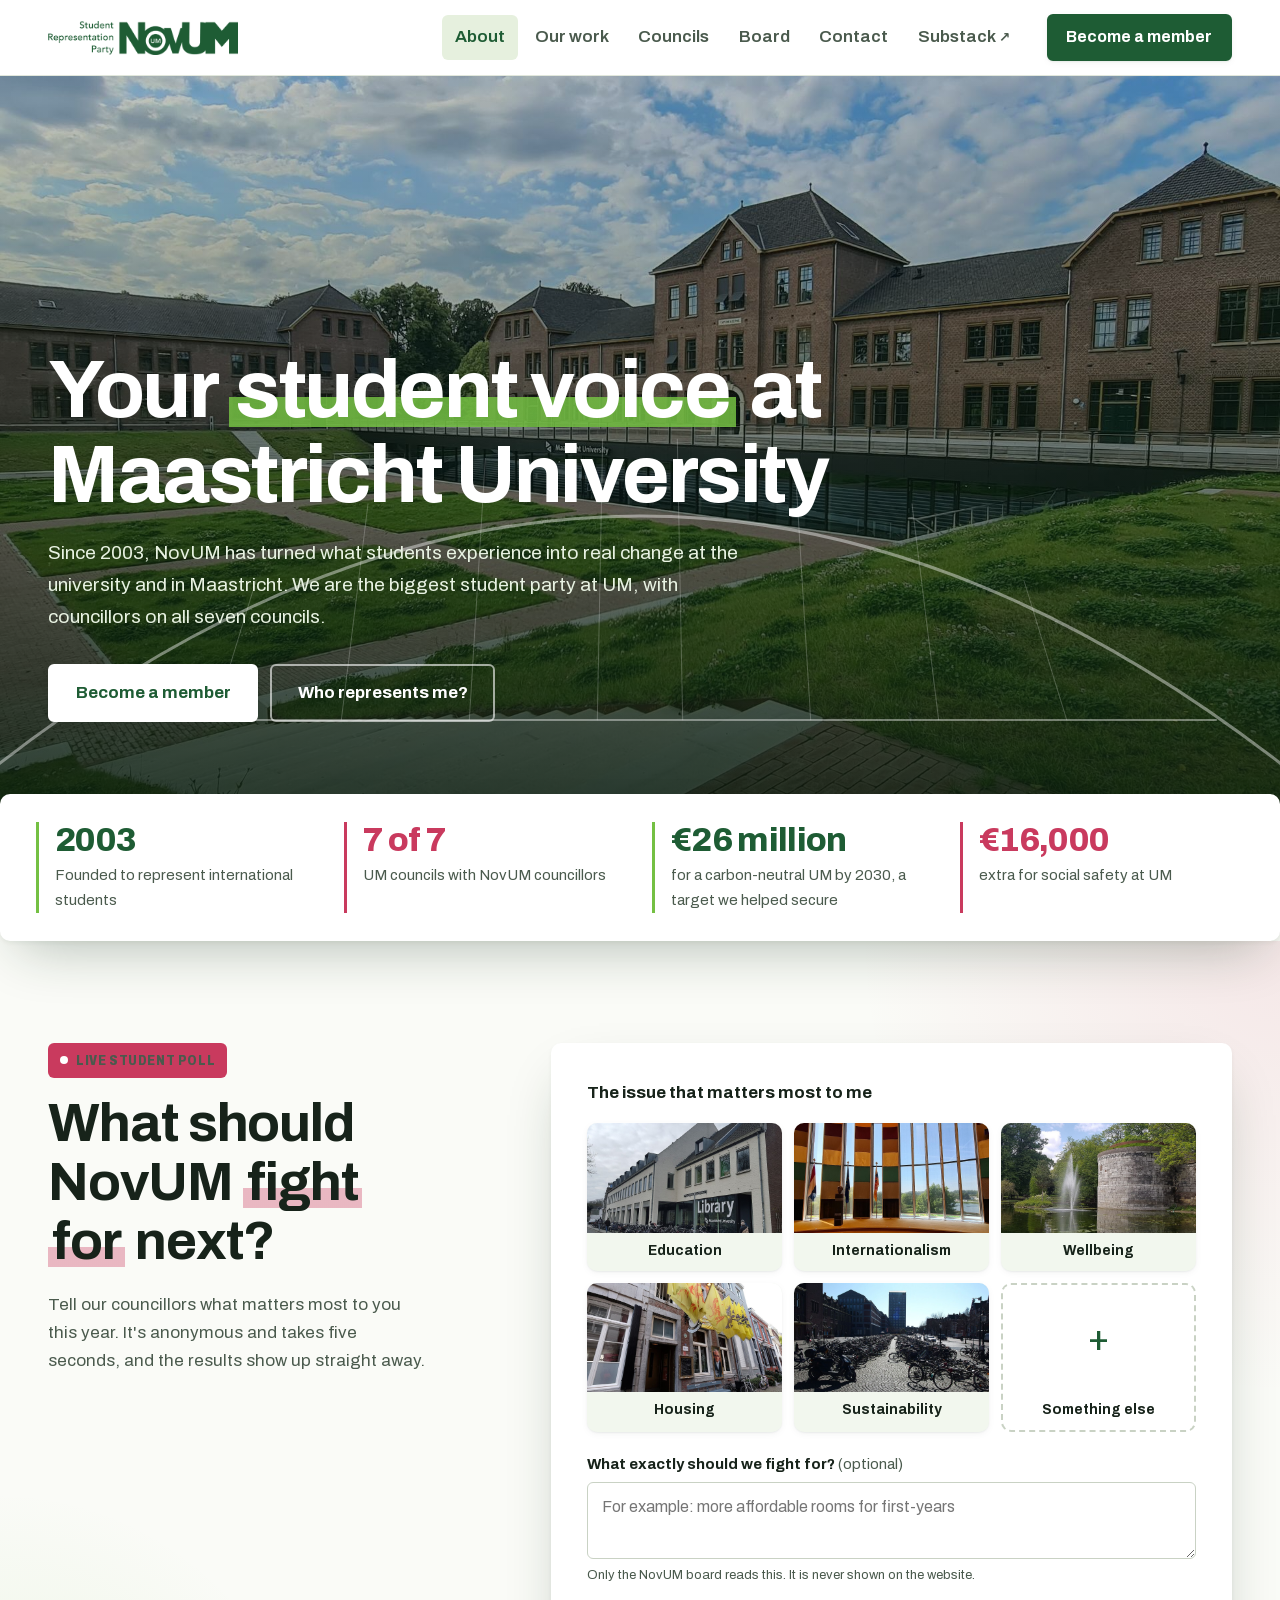
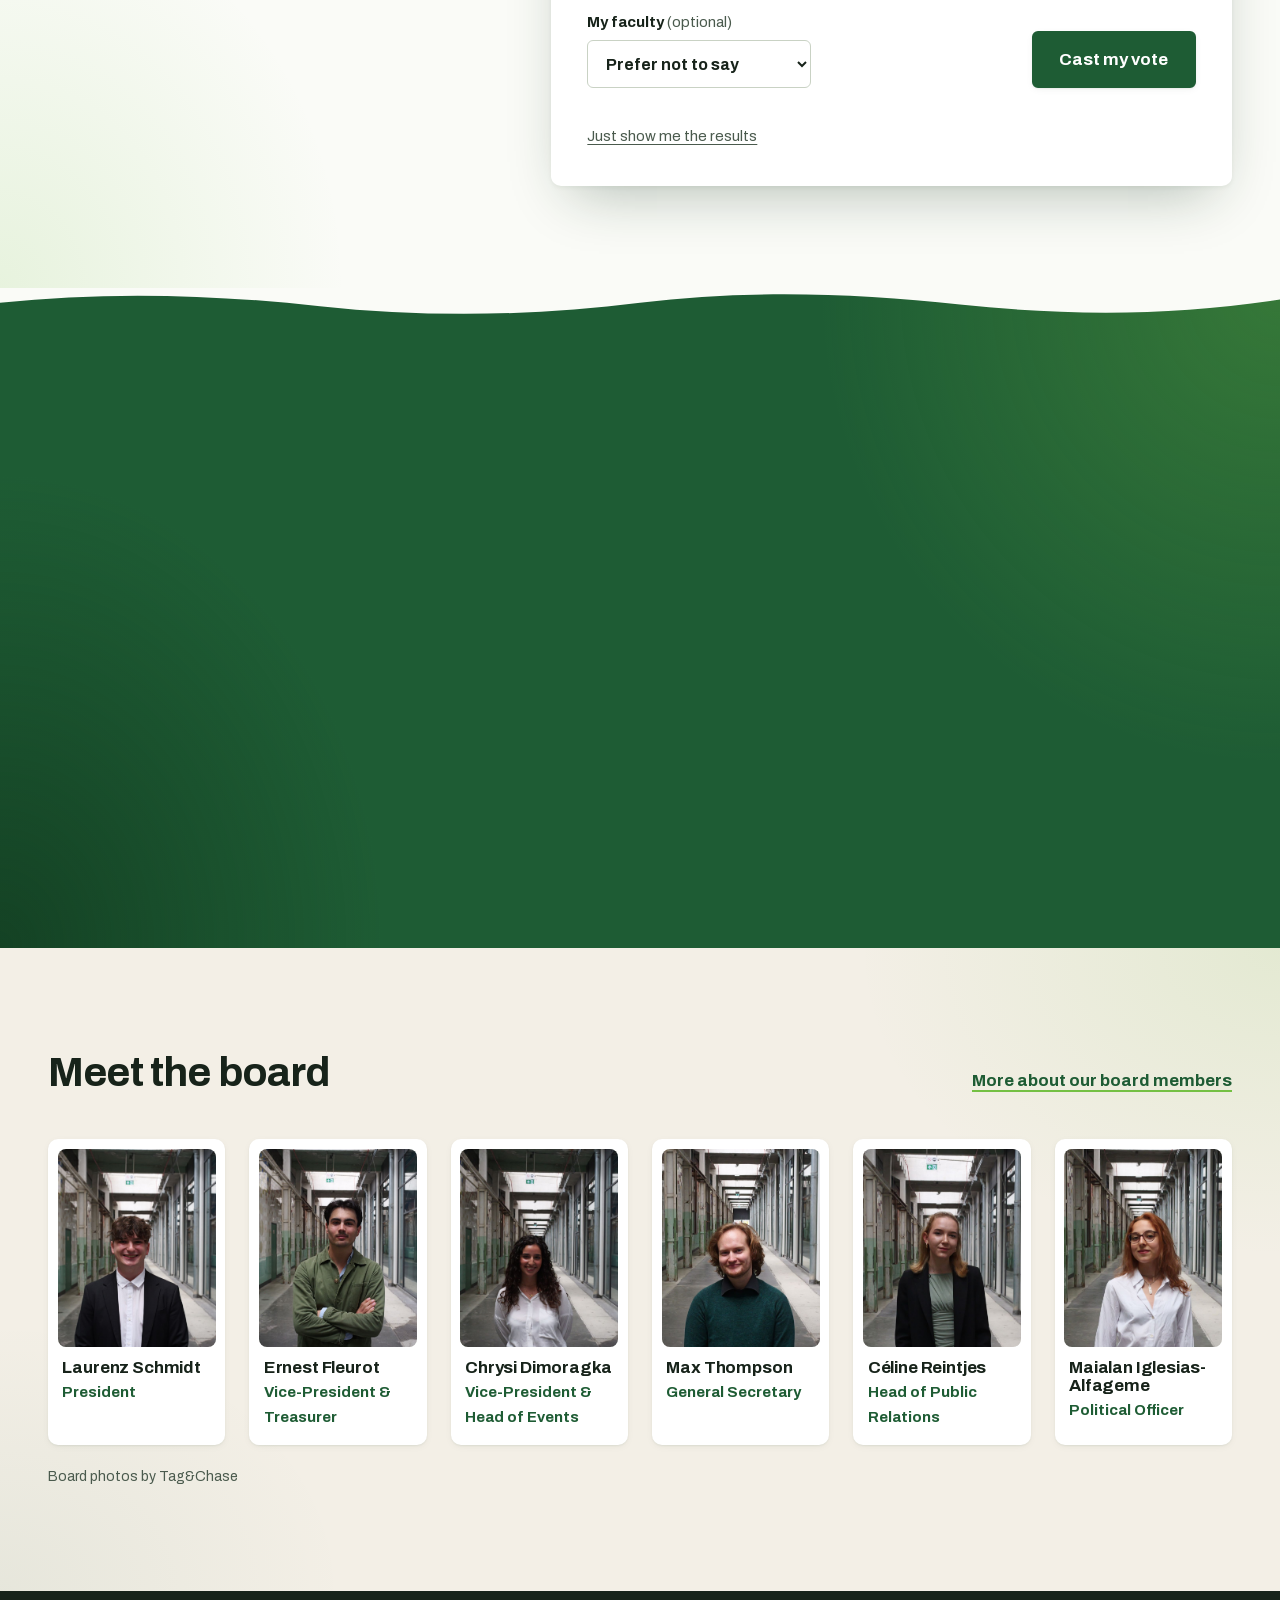
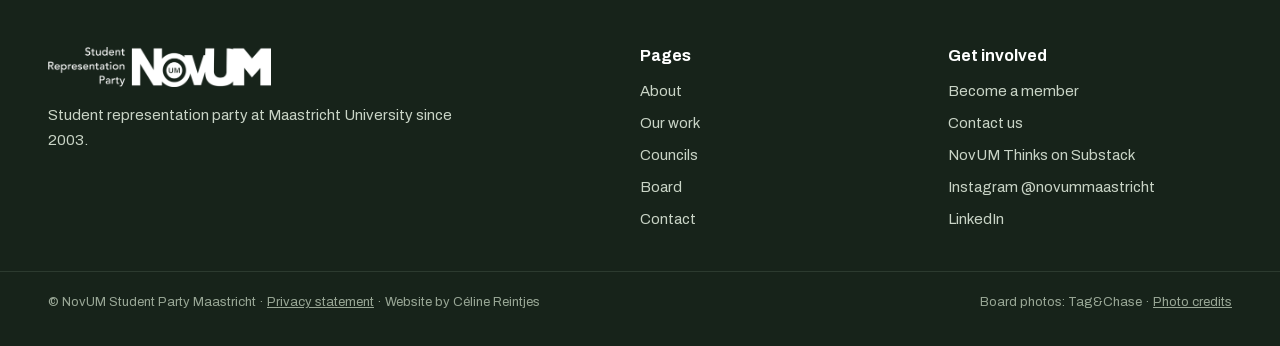
==== novum-site/index.html @ 208187dc "Initial commit: NovUM website" ====
<!doctype html>
<html lang="en">
<head>
<meta charset="utf-8">
<meta name="viewport" content="width=device-width, initial-scale=1">
<title>NovUM Maastricht · The biggest student party at Maastricht University</title>
<meta name="description" content="NovUM is the biggest student party at Maastricht University, founded in 2003 and represented in all six faculty councils and the University Council. ">
<link rel="icon" href="img/favicon.png">
<link rel="stylesheet" href="css/fonts.css?v=19ae4e04">
<link rel="stylesheet" href="css/site.css?v=72a7a15c">
<script src="js/early.js?v=cf498f35"></script>
</head>
<body data-page="index">
<!-- Generated by tools/build_pages.py from pages/index.html. Edit that file, not this one. -->

<header class="top wrap">
  <a class="mark" href="index.html"><img src="img/logo-text-green.png" alt="NovUM, home" width="1000" height="179"></a>
  <nav class="links" id="links" aria-label="Main">
    <a href="index.html" aria-current="page">About</a>
    <a href="work.html">Our work</a>
    <a href="councils.html">Councils</a>
    <a href="board.html">Board</a>
    <a href="contact.html">Contact</a>
    <a href="https://novumthinks.substack.com/" target="_blank" rel="noopener">Substack<span class="ext" aria-hidden="true">↗</span><span class="visually-hidden"> (opens in a new tab)</span></a>
  </nav>
  <a class="btn" href="join.html"><span class="long">Become a member</span><span class="short">Join</span></a>
  <button class="menu" id="menuBtn" aria-expanded="false" aria-controls="links">Menu</button>
</header>

<main id="main">
  <section class="hero" aria-labelledby="hero-title">
    <img class="hero-bg" src="img/tapijn.jpg" alt="" width="1920" height="1370" fetchpriority="high">
    <svg class="hero-bridge" viewBox="0 0 1200 400" preserveAspectRatio="none" aria-hidden="true" focusable="false">
      <path class="arch" d="M-20 380 Q600 -60 1220 380"/>
      <path class="deck" d="M60 330 H1140"/>
      <g class="cables"><path d="M200 330 L240 214"/><path d="M320 330 L345 150"/><path d="M440 330 L455 112"/><path d="M560 330 L565 96"/><path d="M640 330 L635 96"/><path d="M760 330 L745 112"/><path d="M880 330 L855 150"/><path d="M1000 330 L960 214"/></g>
    </svg>
    <div class="wrap hero-inner">
      <h1 id="hero-title" class="rise">Your <mark class="hl">student voice</mark> at Maastricht University</h1>
      <p class="hero-sub rise">Since 2003, NovUM has turned what students experience into real change at the university and in Maastricht. We are the biggest student party at UM, with councillors on all seven councils.</p>
      <div class="actions rise">
        <a class="btn btn-big btn-light" href="join.html">Become a member</a>
        <a class="btn btn-big btn-ghost" href="councils.html#finder">Who represents me?</a>
      </div>
    </div>
    <p class="hero-credit wrap">Tapijn, Maastricht University · Photo: <a href="https://commons.wikimedia.org/wiki/File:2021_Maastricht,_Tapijnterrein_(1).jpg" target="_blank" rel="noopener">Kleon3</a>, <a href="https://creativecommons.org/licenses/by-sa/4.0" target="_blank" rel="noopener">CC BY-SA 4.0</a></p>
  </section>

  <section class="stats" aria-label="NovUM in numbers">
    <div class="wrap stats-grid">
      <div class="stat"><b>2003</b><span>Founded to represent international students</span></div>
      <div class="stat"><b>7 of 7</b><span>UM councils with NovUM councillors</span></div>
      <div class="stat"><b>€26 million</b><span>for a carbon-neutral UM by 2030, a target we helped secure</span></div>
      <div class="stat"><b>€16,000</b><span>extra for social safety at UM</span></div>
    </div>
  </section>

  <section class="poll" id="poll" aria-labelledby="poll-title">
    <div class="wrap poll-grid">
      <div class="poll-intro">
        <p class="eyebrow-tag reveal">Live student poll</p>
        <h2 id="poll-title" class="reveal">What should NovUM <mark class="hl hl-pink">fight for</mark> next?</h2>
        <p class="reveal">Tell our councillors what matters most to you this year. It's anonymous and takes five seconds, and the results show up straight away.</p>
        <p class="poll-total reveal" id="pollTotal" aria-live="polite"></p>
      </div>
      <div class="poll-card reveal">
        <form id="pollForm" method="post" novalidate>
          <fieldset>
            <legend>The issue that matters most to me</legend>
            <div class="poll-options" id="pollOptions"></div>
          </fieldset>
          <div class="poll-detail">
            <label for="pollDetail" id="pollDetailLabel">What exactly should we fight for? <span class="opt">(optional)</span></label>
            <textarea id="pollDetail" name="detail" rows="2" maxlength="280" placeholder="For example: more affordable rooms for first-years"></textarea>
            <p class="poll-hint">Only the NovUM board reads this. It is never shown on the website.</p>
          </div>
          <div class="poll-bottom">
            <label class="poll-fac"><span>My faculty <span class="opt">(optional)</span></span>
              <select name="faculty" id="pollFaculty"><option value="">Prefer not to say</option></select></label>
            <button class="btn btn-big" type="submit">Cast my vote</button>
          </div>
          <p class="form-msg" id="pollMsg" role="status"></p>
          <button class="poll-peek" type="button" id="pollPeek">Just show me the results</button>
        </form>
        <div class="poll-results" id="pollResults" hidden></div>
      </div>
    </div>
  </section>

  <section class="represent" aria-labelledby="represent-title">
    <div class="wrap represent-grid">
      <div class="represent-text">
        <h2 id="represent-title" class="reveal">Who represents me?</h2>
        <p class="reveal">NovUM has councillors on the University Council and on all six faculty councils. Pick your faculty to meet yours.</p>
      </div>
      <nav class="represent-choices reveal" aria-label="Find your councillors by faculty">
        <a href="councils.html?faculty=fasos#finder">FASoS</a>
        <a href="councils.html?faculty=fhml#finder">FHML</a>
        <a href="councils.html?faculty=law#finder">Law</a>
        <a href="councils.html?faculty=fpn#finder">FPN</a>
        <a href="councils.html?faculty=sbe#finder">SBE</a>
        <a href="councils.html?faculty=fse#finder">FSE</a>
        <a class="all" href="councils.html">All councils →</a>
      </nav>
      <div class="fix-teaser reveal">
        <div class="fix-teaser-text">
          <p class="eyebrow-tag">Problem navigator</p>
          <h3>Got a problem? <mark class="hl">Who can fix this?</mark></h3>
          <p>Pick what's going on and see who to go to, step by step, and how your NovUM councillors can help.</p>
        </div>
        <nav class="fix-teaser-links" aria-label="Common problems">
          <a href="councils.html?problem=grade#fixit">A grade or exam that seems unfair</a>
          <a href="councils.html?problem=housing#fixit">A housing problem or difficult landlord</a>
          <a href="councils.html?problem=wellbeing#fixit">Stress or falling behind</a>
          <a class="all" href="councils.html#fixit">See all problems →</a>
        </nav>
      </div>
    </div>
  </section>

  <section class="section section-blush" aria-labelledby="board-title">
    <div class="wrap">
      <div class="section-head">
        <h2 id="board-title" class="reveal">Meet the board</h2>
        <a class="textlink reveal" href="board.html">More about our board members</a>
      </div>
      <ul class="people people-row" id="people"></ul>
      <p class="photo-credit">Board photos by Tag&amp;Chase</p>
    </div>
  </section>
</main>

<footer class="foot">
  <div class="wrap foot-grid">
    <div class="foot-brand">
      <a class="mark mark-light" href="index.html"><img src="img/logo-text-white.png" alt="NovUM, home" width="1000" height="179"></a>
      <p>Student representation party at Maastricht University since 2003.</p>
    </div>
    <nav aria-label="Pages"><h2>Pages</h2><ul><li><a href="index.html">About</a></li><li><a href="work.html">Our work</a></li><li><a href="councils.html">Councils</a></li><li><a href="board.html">Board</a></li><li><a href="contact.html">Contact</a></li></ul></nav>
    <div><h2>Get involved</h2><ul>
      <li><a href="join.html">Become a member</a></li>
      <li><a href="contact.html">Contact us</a></li>
      <li><a href="https://novumthinks.substack.com/" target="_blank" rel="noopener">NovUM Thinks on Substack</a></li>
      <li><a href="https://www.instagram.com/novummaastricht/" target="_blank" rel="noopener">Instagram @novummaastricht</a></li>
      <li><a href="https://www.linkedin.com/company/novummaastricht/" target="_blank" rel="noopener">LinkedIn</a></li>
      
    </ul></div>
  </div>
  <div class="wrap foot-bottom">
    <p>© NovUM Student Party Maastricht · <a href="privacy.html">Privacy statement</a> · Website by Céline Reintjes</p>
    <p>Board photos: Tag&amp;Chase · <a href="privacy.html#photo-credits">Photo credits</a></p>
  </div>
</footer>

<script src="js/vendor/supabase.min.js?v=cde32431"></script>
<script src="js/config.js?v=97adcdd3"></script>
<script src="js/data.js?v=6f609353"></script>
<script src="js/api.js?v=c1615551"></script>
<script src="js/textformat.js?v=a3bbbbaa"></script>
<script src="js/issues.js?v=19b9e6e3"></script>
<script src="js/site.js?v=9389a069"></script>
</body>
</html>
---- novum-site/css/fonts.css ----
/* Archivo variable font (SIL Open Font License), self-hosted so no visitor data goes to Google. */
@font-face {
  font-family: 'Archivo';
  font-style: normal;
  font-weight: 400 900;
  font-stretch: 62% 125%;
  font-display: swap;
  src: url(../fonts/archivo-latin-ext.woff2) format('woff2');
  unicode-range: U+0100-02BA, U+02BD-02C5, U+02C7-02CC, U+02CE-02D7, U+02DD-02FF, U+0304, U+0308, U+0329, U+1D00-1DBF, U+1E00-1E9F, U+1EF2-1EFF, U+2020, U+20A0-20AB, U+20AD-20C4, U+2113, U+2C60-2C7F, U+A720-A7FF;
}
@font-face {
  font-family: 'Archivo';
  font-style: normal;
  font-weight: 400 900;
  font-stretch: 62% 125%;
  font-display: swap;
  src: url(../fonts/archivo-latin.woff2) format('woff2');
  unicode-range: U+0000-00FF, U+0131, U+0152-0153, U+02BB-02BC, U+02C6, U+02DA, U+02DC, U+0304, U+0308, U+0329, U+2000-206F, U+20AC, U+2122, U+2191, U+2193, U+2212, U+2215, U+FEFF, U+FFFD;
}
---- novum-site/css/site.css ----
/* NovUM public site
   Party-site look: white ground, the logo's green as the brand colour, deep green for buttons and bands,
   calm sentence-case type (Archivo), clear cards and a tidy 12-column grid. */
:root {
  --white: #ffffff;
  --tint: #f2f7ee;
  --tint-2: #e6f0de;
  --line: #e1e7dc;
  --brand: #74c043;
  --brand-dark: #4c9a2a;
  --deep: #1e5c34;
  --deep-2: #174a29;
  --ink: #17231a;
  --text-2: #4a5a4d;

  --margin: clamp(1rem, 4vw, 3rem);
  --gutter: clamp(1rem, 2vw, 1.5rem);
  --section: clamp(4rem, 8vw, 6.5rem);
  --radius: 10px;     /* cards and photos: softened, not bubbly */
  --radius-sm: 6px;   /* buttons, fields, tags */
  --radius-xs: 2px;   /* tiny markers stay crisp */
  --max: 1240px;

  --s-h1: clamp(2.5rem, 5vw, 4.25rem);
  --s-h2: clamp(1.875rem, 3.2vw, 2.75rem);
  --s-h3: 1.375rem;
  --s-lead: clamp(1.125rem, 1.5vw, 1.3125rem);

  --ease: cubic-bezier(.2, .7, .2, 1);
  --shadow-sm: 0 1px 2px rgba(20, 50, 28, .06), 0 2px 8px -2px rgba(20, 50, 28, .08);
  --shadow: 0 1px 2px rgba(20, 50, 28, .06), 0 10px 28px -12px rgba(20, 50, 28, .22);
  --shadow-lg: 0 2px 4px rgba(20, 50, 28, .05), 0 24px 56px -20px rgba(20, 50, 28, .32);
}

*, *::before, *::after { box-sizing: border-box; }
html { scroll-behavior: smooth; }
body { margin: 0; background: var(--white); color: var(--ink); font: 400 1.0625rem/1.65 Archivo, system-ui, sans-serif; -webkit-font-smoothing: antialiased; }
img { display: block; max-width: 100%; height: auto; }
a { color: inherit; }
h1, h2, h3 { margin: 0; font-weight: 700; letter-spacing: -0.02em; line-height: 1.1; color: var(--ink); }
h1 { font-size: var(--s-h1); line-height: 1.04; letter-spacing: -0.03em; }
h2 { font-size: var(--s-h2); }
h3 { font-size: var(--s-h3); letter-spacing: -0.01em; }
p { margin: 0 0 1em; }
figure { margin: 0; }
figcaption { font-size: .875rem; color: var(--text-2); margin-top: .6rem; }
:focus-visible { outline: 3px solid var(--brand); outline-offset: 2px; border-radius: var(--radius-sm); }
::selection { background: var(--tint-2); }
section[id], article[id] { scroll-margin-top: 96px; }
.visually-hidden { position: absolute; width: 1px; height: 1px; overflow: hidden; clip: rect(0 0 0 0); white-space: nowrap; }
.wrap { width: 100%; max-width: calc(var(--max) + 2 * var(--margin)); margin-inline: auto; padding-inline: var(--margin); }

/* buttons */
.btn {
  display: inline-flex; align-items: center; justify-content: center; gap: .5em; min-height: 44px; padding: .65rem 1.25rem;
  border-radius: var(--radius-sm); border: 2px solid var(--deep); background: var(--deep); color: #fff;
  font: inherit; font-weight: 700; font-size: 1rem; text-decoration: none; cursor: pointer; white-space: nowrap;
  transition: background .2s var(--ease), border-color .2s, color .2s, transform .15s var(--ease);
}
.btn:hover { background: var(--deep-2); border-color: var(--deep-2); }
.btn:active { transform: translateY(1px); }
.btn:disabled { opacity: .6; cursor: progress; }
.btn-big { min-height: 52px; padding: .8rem 1.6rem; font-size: 1.0625rem; }
.btn-outline { background: transparent; color: var(--deep); }
.btn-outline:hover { background: var(--tint); color: var(--deep); }
.btn-light { background: #fff; border-color: #fff; color: var(--deep); }
.btn-light:hover { background: var(--tint); border-color: var(--tint); }
.btn-ghost { background: transparent; border-color: rgba(255,255,255,.6); color: #fff; }
.btn-ghost:hover { background: rgba(255,255,255,.1); border-color: #fff; }
.btn-ink { background: var(--deep); }
.textlink { color: var(--deep); font-weight: 700; text-decoration: underline; text-decoration-color: var(--brand); text-decoration-thickness: 2px; text-underline-offset: .25em; }
.textlink:hover { text-decoration-color: var(--deep); }
.actions { display: flex; flex-wrap: wrap; gap: .75rem; }

/* header */
.top { position: sticky; top: 0; z-index: 30; display: flex; align-items: center; gap: 1.5rem; height: 76px; background: rgba(255,255,255,.97); border-bottom: 1px solid var(--line); max-width: none; padding-inline: max(var(--margin), calc((100vw - var(--max)) / 2)); }
.mark { display: flex; align-items: center; gap: .6rem; text-decoration: none; margin-right: auto; font-weight: 800; font-size: 1.375rem; letter-spacing: -.02em; color: var(--deep); }
.mark img { width: auto; height: 34px; }
.foot .mark img { height: 40px; }
.links .ext { font-size: .8em; margin-left: .2em; }
.mark-light { color: #fff; margin: 0; }
.links { display: flex; gap: .25rem; }
.links a { white-space: nowrap; text-decoration: none; font-weight: 600; color: var(--text-2); padding: .5rem .8rem; border-radius: var(--radius-sm); transition: color .15s, background .15s; }
.links a:hover { color: var(--ink); background: var(--tint); }
.links a[aria-current] { color: var(--deep); background: var(--tint-2); }
.top .btn { min-height: 42px; padding: .5rem 1.1rem; }
.top .btn .short { display: none; }
.menu { display: none; font: inherit; font-weight: 700; background: none; border: 2px solid var(--line); color: var(--ink); border-radius: var(--radius-sm); min-height: 42px; padding: 0 1rem; cursor: pointer; }

/* home hero: the photo fills the first screen, text sits on a dark scrim at the bottom */
.hero { position: relative; isolation: isolate; min-height: clamp(560px, 86svh, 860px); display: flex; flex-direction: column; justify-content: flex-end; color: #fff; overflow: hidden; }
.hero-bg { position: absolute; inset: 0; z-index: -2; width: 100%; height: 100%; object-fit: cover; object-position: 50% 62%; }
.hero::before { content: ""; position: absolute; inset: 0; z-index: -1; background: linear-gradient(180deg, rgba(10, 30, 16, .25) 0%, rgba(10, 30, 16, .45) 40%, rgba(10, 30, 16, .88) 100%); }
.hero-inner { padding-block: 0 clamp(2.5rem, 6vw, 4.5rem); }
.hero h1 { color: #fff; max-width: 13em; font-size: clamp(2.75rem, 6.4vw, 5.5rem); margin-bottom: 1.25rem; }
.hero-sub { font-size: var(--s-lead); color: #e8f2e2; max-width: 36em; margin-bottom: 2rem; }
.hero-credit { position: absolute; right: 0; bottom: .75rem; width: auto; margin: 0; font-size: .8125rem; color: rgba(255, 255, 255, .7); text-align: right; }

/* numbers strip */
.stats { background: var(--deep); color: #fff; }
.stats-grid { display: grid; grid-template-columns: repeat(4, minmax(0, 1fr)); gap: var(--gutter); padding-block: 2rem; }
.stat { padding-left: 1rem; border-left: 3px solid var(--brand); }
.stat b { display: block; font-size: clamp(1.625rem, 2.6vw, 2.25rem); font-weight: 800; letter-spacing: -.02em; line-height: 1.1; }
.stat span { display: block; font-size: .9375rem; color: #d4e6cb; margin-top: .3rem; }

/* sections */
.section { padding-block: var(--section); }
.section-tint { background: var(--tint); }
.section-head { display: flex; justify-content: space-between; align-items: end; gap: 1rem 3rem; flex-wrap: wrap; margin-bottom: clamp(2rem, 4vw, 2.75rem); }
.section-head p { max-width: 34em; margin: 0; color: var(--text-2); }

/* home: pillar cards */
.pillar-cards { list-style: none; margin: 0; padding: 0; display: grid; grid-template-columns: repeat(5, minmax(0, 1fr)); gap: var(--gutter); }
.pillar-card a { display: flex; flex-direction: column; height: 100%; text-decoration: none; background: #fff; border: 1px solid var(--line); border-radius: var(--radius); overflow: hidden; transition: box-shadow .25s var(--ease), transform .25s var(--ease), border-color .25s; }
.pillar-card a:hover { box-shadow: var(--shadow); transform: translateY(-3px); border-color: transparent; }
.pillar-card img { width: 100%; aspect-ratio: 4/3; object-fit: cover; }
.pillar-card h3 { margin: 1.1rem 1.1rem .5rem; }
.pillar-card p { margin: 0 1.1rem 1rem; font-size: .9375rem; color: var(--text-2); display: -webkit-box; -webkit-line-clamp: 4; -webkit-box-orient: vertical; overflow: hidden; }
.pillar-card .more { margin: auto 1.1rem 1.1rem; font-weight: 700; color: var(--deep); }
.pillar-card a:hover .more { text-decoration: underline; text-decoration-color: var(--brand); text-underline-offset: .25em; }

/* split: text and picture */
.split { display: grid; grid-template-columns: repeat(12, minmax(0, 1fr)); column-gap: var(--gutter); align-items: center; }
.split-text { grid-column: 1 / span 6; }
.split-text h2 { margin-bottom: 1.25rem; }
.split-pic { grid-column: 8 / span 5; }
.split-pic img { width: 100%; aspect-ratio: 4/3; object-fit: cover; border-radius: var(--radius); }
.ticks { list-style: none; margin: 1.5rem 0 0; padding: 0; display: grid; gap: .9rem; }
.ticks li { position: relative; padding-left: 2.1rem; }
.ticks li::before { content: ""; position: absolute; left: 0; top: .2em; width: 1.35rem; height: 1.35rem; border-radius: 3px; background: var(--brand) url("data:image/svg+xml,%3Csvg xmlns='http://www.w3.org/2000/svg' viewBox='0 0 24 24' fill='none' stroke='%23fff' stroke-width='3.2' stroke-linecap='round' stroke-linejoin='round'%3E%3Cpath d='M6 12.5l4 4 8-9'/%3E%3C/svg%3E") center/70% no-repeat; }

/* people (board) */
.people { list-style: none; margin: 0; padding: 0; display: grid; grid-template-columns: repeat(3, minmax(0, 1fr)); gap: 2.25rem var(--gutter); }
.people-row { grid-template-columns: repeat(6, minmax(0, 1fr)); gap: var(--gutter); }
.person .ph { aspect-ratio: 4/5; overflow: hidden; border-radius: var(--radius); background: var(--tint); }
.person img { width: 100%; height: 100%; object-fit: cover; object-position: 50% 28%; transition: transform .5s var(--ease); }
.person:hover img { transform: scale(1.03); }
.person h3 { margin: 1rem 0 .15rem; }
.person .role { color: var(--deep); font-weight: 700; margin: 0 0 .5rem; }
.person p { color: var(--text-2); font-size: .9375rem; margin: 0; }
.people-row .person h3 { font-size: 1.0625rem; margin-top: .75rem; }
.people-row .person .role { font-size: .9375rem; margin: 0; }
.people-row .person p:not(.role) { display: none; }

/* call-to-action band */
.cta-band { background: var(--deep); color: #fff; }
.cta-grid { display: flex; justify-content: space-between; align-items: center; gap: 1.5rem 3rem; flex-wrap: wrap; padding-block: clamp(3rem, 6vw, 4.5rem); }
.cta-band h2 { color: #fff; margin-bottom: .75rem; }
.cta-band p { max-width: 38em; margin: 0; color: #d4e6cb; }
.cta-band p a { color: #fff; font-weight: 700; }

/* inner page heads */
.page-head { background: var(--tint); padding-block: clamp(2.5rem, 6vw, 4.5rem); }
.page-head h1 { margin-bottom: 1rem; }
.page-intro { font-size: var(--s-lead); color: var(--text-2); max-width: 40em; margin: 0; }
.jump { display: flex; flex-wrap: wrap; gap: .5rem; margin-top: 1.75rem; }
.jump a { text-decoration: none; font-weight: 600; font-size: .9375rem; background: #fff; border: 1px solid var(--line); padding: .45rem 1rem; border-radius: var(--radius-sm); transition: border-color .15s, color .15s; }
.jump a:hover { border-color: var(--deep); color: var(--deep); }

/* our work: pillars */
#pillars { display: grid; gap: clamp(2.5rem, 5vw, 4rem); }
.pillar { display: grid; grid-template-columns: repeat(12, minmax(0, 1fr)); column-gap: var(--gutter); align-items: start; }
.pillar + .pillar { padding-top: clamp(2.5rem, 5vw, 4rem); border-top: 1px solid var(--line); }
.pillar-art { grid-column: 1 / span 4; border-radius: var(--radius); overflow: hidden; }
.pillar-art img { width: 100%; aspect-ratio: 4/3; object-fit: cover; }
.pillar-body { grid-column: 6 / span 7; }
.pillar-body h3 { font-size: var(--s-h2); margin-bottom: .75rem; }
.pillar-summary { font-size: var(--s-lead); color: var(--text-2); }
.pillar-sub { font-weight: 700; color: var(--deep); margin: 1.5rem 0 .75rem; }
.pillar-wins { list-style: none; margin: 0; padding: 0; display: grid; grid-template-columns: 1fr 1fr; gap: .75rem; }
.pillar-wins li { background: var(--tint); border-radius: var(--radius-sm); padding: .9rem 1rem; }
.pillar-wins b { display: block; }
.pillar-wins span { display: block; font-size: .9375rem; color: var(--text-2); }

/* our work: council cards */
.council-grid { display: grid; grid-template-columns: repeat(3, minmax(0, 1fr)); gap: var(--gutter); align-items: start; }
.council-card { background: #fff; border: 1px solid var(--line); border-radius: var(--radius); overflow: hidden; }
.council-photo { width: 100%; aspect-ratio: 8/5; object-fit: cover; background: var(--tint-2); }
.council-card-body { padding: 1.25rem 1.25rem 1.4rem; }
.council-full { color: var(--text-2); font-size: .9375rem; margin: .35rem 0 0; }
.label { font-weight: 700; font-size: .9375rem; color: var(--deep); margin: 1.1rem 0 .4rem; }
.names { list-style: none; margin: 0; padding: 0; display: grid; gap: .2rem; }
.names span { color: var(--text-2); font-size: .9375rem; }
.quiet { color: var(--text-2); margin: 0; }
details { margin-top: 1rem; border-top: 1px solid var(--line); padding-top: .75rem; }
summary { cursor: pointer; font-weight: 700; color: var(--ink); list-style: none; display: flex; justify-content: space-between; align-items: center; min-height: 32px; }
summary::-webkit-details-marker { display: none; }
summary::after { content: "+"; font-size: 1.375rem; font-weight: 400; color: var(--deep); }
details[open] summary::after { content: "–"; }
.wins { list-style: none; margin: .5rem 0 0; padding: 0; display: grid; gap: .7rem; }
.wins b { display: block; font-size: .9375rem; }
.wins span { color: var(--text-2); font-size: .875rem; }
.council-card .textlink { display: inline-block; margin-top: 1.1rem; font-size: .9375rem; }

/* alumni */
.alumni-list { list-style: none; margin: 0; padding: 0; display: grid; grid-template-columns: repeat(3, minmax(0, 1fr)); gap: var(--gutter); }
.alum { display: grid; grid-template-columns: 7.5rem 1fr; gap: 1rem; align-items: start; border: 1px solid var(--line); border-radius: var(--radius); padding: 1rem; }
.alum .ph { aspect-ratio: 4/5; background: var(--tint); overflow: hidden; border-radius: var(--radius-sm); }
.alum img { width: 100%; height: 100%; object-fit: cover; }
.alum h3 { font-size: 1.125rem; margin: .15rem 0 .25rem; }
.alum .role { font-weight: 700; color: var(--deep); margin: 0 0 .5rem; font-size: .9375rem; }
.alum p { font-size: .9375rem; color: var(--text-2); margin: 0; }
.alum.open { border-style: dashed; }
.alum.open h3, .alum.open .role { color: var(--text-2); }

/* join and contact */
.join, .contact { background: var(--tint); padding-block: clamp(2.5rem, 6vw, 4.5rem) var(--section); }
.join-grid, .contact-grid { display: grid; grid-template-columns: repeat(12, minmax(0, 1fr)); column-gap: var(--gutter); row-gap: 2.5rem; align-items: start; }
.join-text, .contact-text { grid-column: 1 / span 5; }
.join-text h1, .contact-text h1 { margin-bottom: 1rem; }
.lead { font-size: var(--s-lead); color: var(--text-2); }
.contact-alt a { color: var(--deep); font-weight: 700; }
.join-list { list-style: none; padding: 0; margin: 1.5rem 0 0; display: grid; gap: .8rem; }
.join-list li { position: relative; padding-left: 2.1rem; }
.join-list li::before { content: ""; position: absolute; left: 0; top: .2em; width: 1.35rem; height: 1.35rem; border-radius: 3px; background: var(--brand) url("data:image/svg+xml,%3Csvg xmlns='http://www.w3.org/2000/svg' viewBox='0 0 24 24' fill='none' stroke='%23fff' stroke-width='3.2' stroke-linecap='round' stroke-linejoin='round'%3E%3Cpath d='M6 12.5l4 4 8-9'/%3E%3C/svg%3E") center/70% no-repeat; }
.form { grid-column: 7 / span 6; background: #fff; border-radius: var(--radius); box-shadow: var(--shadow); padding: clamp(1.25rem, 3vw, 2.25rem); display: grid; gap: 1.1rem; }
.field { display: grid; gap: .35rem; border: 0; padding: 0; margin: 0; min-width: 0; align-content: start; }
.field label, .field legend { font-weight: 700; font-size: .9375rem; padding: 0; }
.field-row { display: grid; grid-template-columns: 1fr 1fr; gap: 1.1rem var(--gutter); }
.opt { font-weight: 400; color: var(--text-2); }
input, select, textarea { font: inherit; font-size: 1rem; color: var(--ink); background: #fff; width: 100%; border: 1px solid #c9d2c4; border-radius: var(--radius-sm); padding: .7rem .85rem; min-height: 48px; transition: border-color .15s, box-shadow .15s; }
textarea { resize: vertical; }
input:hover, select:hover, textarea:hover { border-color: #9fb096; }
input:focus, select:focus, textarea:focus { outline: none; border-color: var(--deep); box-shadow: 0 0 0 3px rgba(116, 192, 67, .35); }
[aria-invalid="true"] { border-color: #b3261e; }
.checks { display: grid; grid-template-columns: 1fr 1fr; gap: .4rem var(--gutter); }
.checks label { display: flex; align-items: center; gap: .6rem; font-weight: 400; min-height: 40px; cursor: pointer; }
.checks input { width: 20px; height: 20px; min-height: 0; accent-color: var(--deep); }
.hp { position: absolute; left: -9999px; width: 1px; height: 1px; overflow: hidden; }
.form .btn { justify-self: start; }
.form-msg { margin: 0; font-weight: 600; min-height: 1.4em; }
.form-msg.err { color: #b3261e; }
.form-done { grid-column: 7 / span 6; background: #fff; border-radius: var(--radius); box-shadow: var(--shadow); padding: clamp(1.5rem, 3vw, 2.25rem); }
.form-done:focus { outline: none; }
.form-done h3 { font-size: 1.5rem; margin-bottom: .6rem; }
.form-done p { margin: 0; color: var(--text-2); }

/* footer */
.foot { background: var(--ink); color: #c9d4c6; font-size: .9375rem; }
.foot-grid { display: grid; grid-template-columns: 2fr 1fr 1fr; gap: 2rem var(--gutter); padding-block: 3.5rem 2.5rem; }
.foot-brand p { margin: 1rem 0 0; max-width: 28em; }
.foot h2 { font-size: 1rem; color: #fff; margin-bottom: .9rem; letter-spacing: 0; }
.foot ul { list-style: none; margin: 0; padding: 0; display: grid; gap: .45rem; }
.foot a { text-decoration: none; }
.foot a:hover { color: #fff; text-decoration: underline; text-underline-offset: .2em; }
.foot-bottom { display: flex; justify-content: space-between; gap: 1rem 2rem; flex-wrap: wrap; padding-block: 1.25rem 2rem; border-top: 1px solid #2c3a2f; font-size: .8125rem; color: #98a695; }
.foot-bottom p { margin: 0; }
.foot-bottom a { text-decoration: underline; }

/* motion: content is visible without script; entrances are short and quiet */
.rise { animation: rise .7s var(--ease) both; }
.hero-sub.rise, .page-intro.rise { animation-delay: 60ms; }
.actions.rise, .hero-pic.rise, .jump.rise { animation-delay: 120ms; }
@keyframes rise { from { transform: translateY(16px); } to { transform: none; } }
.js .reveal { opacity: 0; transform: translateY(16px); transition: opacity .6s var(--ease), transform .6s var(--ease); transition-delay: var(--d, 0ms); }
.js .reveal.in { opacity: 1; transform: none; }
@media (prefers-reduced-motion: reduce) {
  html { scroll-behavior: auto; }
  .js .reveal { opacity: 1; transform: none; transition: none; }
  .rise { animation: none; }
  * { transition-duration: 0s !important; }
}

/* tablet */
@media (max-width: 1080px) {
  .pillar-cards { grid-template-columns: repeat(3, minmax(0, 1fr)); }
  .people-row { grid-template-columns: repeat(3, minmax(0, 1fr)); }
  .council-grid { grid-template-columns: repeat(2, minmax(0, 1fr)); }
  .stats-grid { grid-template-columns: repeat(2, minmax(0, 1fr)); row-gap: 1.5rem; }
  .alumni-list { grid-template-columns: repeat(2, minmax(0, 1fr)); }
}
@media (max-width: 1120px) {
  .menu { display: block; order: 3; }
  .top .btn { order: 2; }
  .links { position: fixed; inset: 76px 0 auto; z-index: 29; background: #fff; flex-direction: column; gap: 0; padding: .5rem var(--margin) 1.25rem; border-bottom: 1px solid var(--line); box-shadow: var(--shadow); visibility: hidden; opacity: 0; transform: translateY(-6px); transition: opacity .2s var(--ease), transform .2s var(--ease), visibility 0s .2s; }
  .links.open { visibility: visible; opacity: 1; transform: none; transition-delay: 0s; }
  .links a { font-size: 1.125rem; padding: .8rem .5rem; border-radius: 0; border-bottom: 1px solid var(--line); }
  .links a[aria-current] { background: none; }
  .split-text { grid-column: 1 / span 7; }
  .split-pic { grid-column: 8 / span 5; }
  .pillar-art { grid-column: 1 / span 5; }
  .pillar-body { grid-column: 6 / span 7; }
  .pillar-wins { grid-template-columns: 1fr; }
  .join-text, .contact-text, .form, .form-done { grid-column: 1 / -1; }
  .people { grid-template-columns: repeat(2, minmax(0, 1fr)); }
}

/* phone */
@media (max-width: 700px) {
  .top { height: 68px; gap: .5rem; }
  .links { inset: 68px 0 auto; }
  .mark { font-size: 1.25rem; }
  .mark img { width: auto; height: 26px; }
  .top .btn .long { display: none; }
  .top .btn .short { display: inline; }
  .split, .pillar, .join-grid, .contact-grid { grid-template-columns: 1fr; }
  .split-text, .split-pic, .pillar-art, .pillar-body { grid-column: 1; }
  .split-pic { margin-top: 2rem; }
  .pillar-art { margin-bottom: 1.25rem; }
  .stats-grid { grid-template-columns: 1fr 1fr; }
  .pillar-cards { grid-template-columns: 1fr; gap: .75rem; }
  .pillar-card a { display: grid; grid-template-columns: 112px 1fr; grid-template-rows: auto 1fr; column-gap: 1rem; padding: .75rem; }
  .pillar-card img { grid-row: 1 / span 2; aspect-ratio: 1; border-radius: var(--radius-sm); }
  .pillar-card h3 { margin: .2rem 0 .3rem; font-size: 1.1875rem; }
  .pillar-card p { margin: 0; -webkit-line-clamp: 2; align-self: start; }
  .pillar-card .more { display: none; }
  .people-row { grid-template-columns: repeat(2, minmax(0, 1fr)); }
  .council-grid, .alumni-list { grid-template-columns: 1fr; }
  .field-row, .checks { grid-template-columns: 1fr; }
  .foot-grid { grid-template-columns: 1fr 1fr; }
  .foot-brand { grid-column: 1 / -1; }
  .actions .btn { flex: 1 1 auto; }
}
@media (max-width: 420px) {
  .stats-grid { grid-template-columns: 1fr; }
}

/* membership page: the embedded Google Form */
.form-embed { grid-column: 7 / span 6; background: #fff; border-radius: var(--radius); box-shadow: var(--shadow); overflow: hidden; }
.form-embed iframe { display: block; width: 100%; height: 2100px; border: 0; }
.form-fallback { margin: 0; padding: .9rem 1.25rem; font-size: .9375rem; border-top: 1px solid var(--line); }
.form-fallback a, .form-note a { color: var(--deep); font-weight: 700; }
.form-note { font-size: .9375rem; color: var(--text-2); margin-top: 1.5rem; }
@media (max-width: 1120px) { .form-embed { grid-column: 1 / -1; } }
@media (max-width: 700px) { .form-embed { grid-column: 1; margin-inline: calc(var(--margin) * -1); border-radius: 0; } .form-embed iframe { height: 2400px; } }

/* contact page: contact details */
.contact-h { font-size: 1.25rem; margin: 2rem 0 .75rem; }
.contact-list { list-style: none; margin: 0; padding: 0; display: grid; gap: .5rem; }
.contact-list li { display: grid; grid-template-columns: 6.5rem 1fr; gap: 1rem; align-items: baseline; }
.contact-list span { color: var(--text-2); font-size: .9375rem; }
.contact-list a { color: var(--deep); font-weight: 700; overflow-wrap: anywhere; }
.embed-gate { padding: clamp(1.5rem, 4vw, 3rem); display: grid; gap: 1rem; justify-items: start; background: #fff; }
.embed-gate h2 { font-size: 1.5rem; }
.embed-gate p { margin: 0; color: var(--text-2); max-width: 36em; }

/* legal pages */
.legal { max-width: calc(46rem + 2 * var(--margin)); }
.legal h2 { font-size: 1.375rem; margin: 2.25rem 0 .6rem; }
.legal h2:first-child { margin-top: 0; }
.legal ul { padding-left: 1.2rem; margin: 0 0 1em; }
.legal li { margin-bottom: .35rem; }
.legal a { color: var(--deep); font-weight: 600; }
.photo-credit { margin: 1.25rem 0 0; font-size: .875rem; color: var(--text-2); }

/* our work: councillors per council, names only */
.council-list { display: grid; grid-template-columns: repeat(4, minmax(0, 1fr)); gap: var(--gutter); align-items: start; }
.council-box { background: #fff; border: 1px solid var(--line); border-radius: var(--radius); padding: 1.25rem 1.25rem 1.1rem; }
.council-box h3 { font-size: 1.25rem; }
.council-box .council-full { min-height: 2.6em; }
.council-box .names { margin: 1rem 0 0; padding: 0; list-style: none; display: grid; gap: .3rem; font-weight: 600; }
.council-box .names li { padding-left: 1rem; position: relative; }
.council-box .names li::before { content: ""; position: absolute; left: 0; top: .6em; width: .4rem; height: .4rem; border-radius: var(--radius-xs); background: var(--brand); }
.council-box .quiet { margin-top: 1rem; }
.council-msg { display: inline-block; margin-top: 1rem; font-size: .875rem; color: var(--deep); font-weight: 600; text-decoration: underline; text-decoration-color: var(--brand); text-underline-offset: .2em; }
.council-cta { margin: 2rem 0 0; }
@media (max-width: 1080px) { .council-list { grid-template-columns: repeat(2, minmax(0, 1fr)); } }
@media (max-width: 700px) { .council-list { grid-template-columns: 1fr; } .council-box .council-full { min-height: 0; } }

/* home: "Who represents me?" finder */
.finder { background: var(--tint); padding-block: var(--section); }
.finder-grid { display: grid; grid-template-columns: repeat(12, minmax(0, 1fr)); column-gap: var(--gutter); row-gap: 2rem; align-items: start; }
.finder-intro { grid-column: 1 / span 4; }
.finder-intro h2 { margin-bottom: 1rem; }
.finder-intro p { color: var(--text-2); }
.finder-tool { grid-column: 6 / span 7; border-radius: var(--radius); background: #fff; border: 1px solid var(--line); box-shadow: var(--shadow); padding: clamp(1.25rem, 3vw, 2rem); }
.finder-label { font-weight: 700; margin-bottom: .75rem; }
.finder-choices { display: flex; flex-wrap: wrap; gap: .5rem; }
.finder-choices button { border-radius: var(--radius-sm); font: inherit; font-weight: 600; font-size: .9375rem; min-height: 44px; padding: .5rem 1rem; background: #fff; color: var(--ink); border: 1px solid #c9d2c4; cursor: pointer; transition: background .15s, border-color .15s, color .15s; }
.finder-choices button:hover { border-color: var(--deep); }
.finder-choices button[aria-pressed="true"] { background: var(--deep); border-color: var(--deep); color: #fff; }
.finder-result:empty { display: none; }
.finder-result { margin-top: 1.5rem; padding-top: 1.5rem; border-top: 1px solid var(--line); animation: rise .45s var(--ease) both; }
.finder-result h3 { font-size: 1.25rem; margin-bottom: .25rem; }
.finder-result .council-full { margin: 0 0 1rem; color: var(--text-2); font-size: .9375rem; }
.finder-groups { display: grid; grid-template-columns: 1fr 1fr; gap: 1.25rem var(--gutter); }
.finder-groups p { margin: 0 0 .4rem; font-weight: 700; color: var(--deep); font-size: .9375rem; }
.finder-groups ul { list-style: none; margin: 0; padding: 0; display: grid; gap: .3rem; }
.finder-groups li { font-weight: 600; padding-left: 1rem; position: relative; }
.finder-groups li::before { content: ""; position: absolute; left: 0; top: .6em; width: .4rem; height: .4rem; background: var(--brand); }
.finder-result .actions { margin-top: 1.5rem; }
@media (max-width: 960px) { .finder-intro, .finder-tool { grid-column: 1 / -1; } }
@media (max-width: 700px) {
  .finder-groups { grid-template-columns: 1fr; }
  .hero { min-height: clamp(520px, 82svh, 720px); }
  .hero-credit { display: none; }
}

/* our work: achievements open in a dropdown */
.pillar-more { margin-top: 1.25rem; border-top: 0; padding-top: 0; }
.pillar-more summary { border-radius: var(--radius-sm); display: inline-flex; align-items: center; gap: .6rem; min-height: 46px; padding: .55rem 1.1rem; background: var(--deep); color: #fff; font-weight: 700; cursor: pointer; list-style: none; transition: background .15s; }
.pillar-more summary:hover { background: var(--deep-2); }
.pillar-more summary::-webkit-details-marker { display: none; }
.pillar-more summary::after { content: "+"; font-size: 1.25rem; line-height: 1; font-weight: 400; color: #fff; }
.pillar-more[open] summary::after { content: "–"; }
.pillar-more .count { background: rgba(255, 255, 255, .18); font-size: .8125rem; padding: .05rem .5rem; border-radius: 3px; }
.pillar-more .pillar-wins { margin-top: 1rem; animation: rise .35s var(--ease) both; }


/* ===== Home page: depth and rhythm ===== */

/* the numbers float as one card over the bottom edge of the hero photo */
.hero { padding-bottom: 3.5rem; }
.stats { background: transparent; position: relative; z-index: 2; margin-top: -3.5rem; }
.stats .stats-grid { background: #fff; color: var(--ink); border-radius: var(--radius); box-shadow: var(--shadow-lg); padding: 1.75rem clamp(1.25rem, 3vw, 2.25rem); }
.stats .stat { border-left-color: var(--brand); }
.stats .stat b { color: var(--deep); }
.stats .stat span { color: var(--text-2); }

/* section backgrounds: a soft glow, a tinted band, then the deep green call to action */
.finder { background:
    radial-gradient(60% 80% at 100% 0%, rgba(116, 192, 67, .16), transparent 60%),
    radial-gradient(50% 70% at 0% 100%, rgba(201, 58, 94, .06), transparent 60%),
    var(--tint); }
.finder-tool { box-shadow: var(--shadow-lg); border-color: transparent; }
.finder-choices button { box-shadow: var(--shadow-sm); }
.finder-choices button:hover { transform: translateY(-1px); }
.section-glow { background: linear-gradient(180deg, #fff 0%, #fbfdf9 55%, var(--tint) 100%); }
.section-soft { background: var(--tint-2); }

/* home intro: heading and text side by side */
.home-intro { display: grid; grid-template-columns: repeat(12, minmax(0, 1fr)); column-gap: var(--gutter); align-items: start; padding-bottom: clamp(2.5rem, 5vw, 3.5rem); margin-bottom: clamp(2.5rem, 5vw, 3.5rem); border-bottom: 1px solid var(--line); }
.home-intro h2 { grid-column: 1 / span 5; font-size: clamp(2.25rem, 4.2vw, 3.5rem); }
.home-intro h2::after { content: ""; display: block; width: 3.5rem; height: 4px; margin-top: 1.25rem; background: var(--brand); border-radius: var(--radius-xs); }
.home-intro p { grid-column: 7 / span 6; font-size: var(--s-lead); color: var(--text-2); margin: 0; }
.cards-title { font-size: var(--s-h2); margin-bottom: .5rem; }
.cards-sub { color: var(--text-2); margin-bottom: 2rem; }

/* pillar cards lift on hover; each has a thin accent in its illustration colour */
.pillar-card a { border-color: transparent; box-shadow: var(--shadow-sm); position: relative; }
.pillar-card a::before { content: ""; position: absolute; inset: 0 0 auto 0; height: 3px; background: var(--brand); z-index: 1; transform: scaleX(0); transform-origin: left; transition: transform .35s var(--ease); }
.pillar-card:nth-child(even) a::before { background: #c93a5e; }
.pillar-card a:hover { box-shadow: var(--shadow-lg); transform: translateY(-6px); }
.pillar-card a:hover::before { transform: scaleX(1); }
.pillar-card img { transition: transform .5s var(--ease); }
.pillar-card a:hover img { transform: scale(1.04); }

/* board row: photos as lifted cards on the tinted band */
.people-row .person { background: #fff; border-radius: var(--radius); box-shadow: var(--shadow-sm); padding: .6rem .6rem 1rem; transition: box-shadow .25s var(--ease), transform .25s var(--ease); }
.people-row .person:hover { box-shadow: var(--shadow); transform: translateY(-4px); }
.people-row .person .ph { border-radius: calc(var(--radius) - 2px); }
.people-row .person h3, .people-row .person .role { padding-inline: .3rem; }
.section-soft .photo-credit { color: var(--text-2); }

/* call to action: soft light and the bridge arch from our logo */
.cta-band { position: relative; overflow: hidden; isolation: isolate; background:
    radial-gradient(70% 120% at 100% 0%, rgba(116, 192, 67, .28), transparent 60%),
    radial-gradient(60% 120% at 0% 100%, rgba(10, 40, 20, .5), transparent 60%),
    var(--deep); }
.cta-band::after { content: ""; position: absolute; z-index: -1; right: -4%; bottom: -10%; width: min(640px, 70%); aspect-ratio: 2 / 1; opacity: .14; pointer-events: none;
  background: url("data:image/svg+xml,%3Csvg xmlns='http://www.w3.org/2000/svg' viewBox='0 0 400 200' fill='none' stroke='%23fff' stroke-linecap='round'%3E%3Cpath d='M10 170 Q200 -10 390 170' stroke-width='10'/%3E%3Cpath d='M30 150 H370' stroke-width='6'/%3E%3Cg stroke-width='2'%3E%3Cpath d='M80 150 L95 98'/%3E%3Cpath d='M120 150 L130 72'/%3E%3Cpath d='M160 150 L165 58'/%3E%3Cpath d='M200 150 V54'/%3E%3Cpath d='M240 150 L235 58'/%3E%3Cpath d='M280 150 L270 72'/%3E%3Cpath d='M320 150 L305 98'/%3E%3C/g%3E%3Cpath d='M60 185 C100 175 140 195 180 185 S260 175 300 185 S360 195 380 188' stroke-width='5'/%3E%3C/svg%3E") center / contain no-repeat; }
.cta-band .btn-light { box-shadow: var(--shadow); }

/* buttons get a touch of depth too */
.btn { box-shadow: var(--shadow-sm); }
.btn:hover { transform: translateY(-1px); box-shadow: var(--shadow); }
.btn-outline, .btn-ghost { box-shadow: none; }

@media (max-width: 1080px) {
  .home-intro h2, .home-intro p { grid-column: 1 / -1; }
  .home-intro p { margin-top: 1.25rem; }
}
@media (max-width: 700px) {
  .hero { padding-bottom: 2.5rem; }
  .stats { margin-top: -2.5rem; }
  .stats .stats-grid { padding: 1.25rem; }
  .people-row .person { padding: .45rem .45rem .8rem; }
  .cta-band::after { width: 90%; opacity: .1; }
}
@media (prefers-reduced-motion: reduce) {
  .pillar-card a:hover, .people-row .person:hover, .btn:hover { transform: none; }
}
/* let the finder's background run up underneath the floating numbers card */
.stats + .finder { margin-top: -9rem; padding-top: calc(var(--section) + 9rem); }
.hero { z-index: 1; }   /* the photo stays above the finder background that runs up behind the stats card */

/* ===== Home page: colour layer ===== */
body { background: #fafbf7; }
:root { --pink: #c93a5e; --blush: #f8e8ec; --mint: #e3efd8; }

/* numbers alternate the two brand colours */
.stats .stat:nth-child(even) { border-left-color: var(--pink); }
.stats .stat:nth-child(even) b { color: var(--pink); }

/* finder: richer mint with a fine dot texture */
.finder { background:
    radial-gradient(rgba(30, 92, 52, .09) 1px, transparent 1.6px) 0 0 / 18px 18px,
    radial-gradient(60% 80% at 100% 0%, rgba(116, 192, 67, .22), transparent 60%),
    radial-gradient(50% 70% at 0% 100%, rgba(201, 58, 94, .08), transparent 60%),
    var(--mint); }

/* intro: text beside the Hoge Brug photo, with a green block offset behind it */
.home-about { background: #fafbf7; }
.home-about-grid { display: grid; grid-template-columns: repeat(12, minmax(0, 1fr)); column-gap: var(--gutter); align-items: center; }
.home-about-text { grid-column: 1 / span 5; }
.home-about-text h2 { font-size: clamp(2.25rem, 4.2vw, 3.5rem); margin-bottom: 1.25rem; }
.home-about-text h2::after { content: ""; display: block; width: 3.5rem; height: 4px; margin-top: 1.25rem; background: var(--brand); border-radius: var(--radius-xs); }
.home-about-text p { font-size: var(--s-lead); color: var(--text-2); margin-bottom: 1.5rem; }
.home-about-pic { grid-column: 7 / span 6; position: relative; }
.home-about-pic img { width: 100%; aspect-ratio: 4 / 3; object-fit: cover; border-radius: var(--radius); box-shadow: 1.25rem 1.25rem 0 0 var(--brand), var(--shadow-lg); }
.home-about-pic figcaption { margin-top: 2.1rem; }

/* pillars on deep green: the white cards pop */
.section-deep { color: #fff; background:
    radial-gradient(60% 90% at 0% 0%, rgba(116, 192, 67, .25), transparent 60%),
    radial-gradient(50% 80% at 100% 100%, rgba(10, 40, 20, .55), transparent 60%),
    var(--deep); }
.section-deep .section-head h2 { color: #fff; }
.section-deep .section-head p { color: #d4e6cb; }
.section-deep .pillar-card a { box-shadow: 0 2px 6px rgba(0, 0, 0, .12), 0 18px 40px -18px rgba(0, 0, 0, .45); color: var(--ink); }
.section-deep .pillar-card a:hover { box-shadow: 0 4px 10px rgba(0, 0, 0, .14), 0 28px 60px -20px rgba(0, 0, 0, .55); }

/* board on a warm stone band */
.section-blush { background:
    radial-gradient(55% 80% at 100% 0%, rgba(116, 192, 67, .12), transparent 60%),
    radial-gradient(45% 70% at 0% 100%, rgba(30, 92, 52, .06), transparent 60%),
    #f3efe6; }
.section-blush .textlink { text-decoration-color: var(--brand); }
.section-blush .person .role { color: var(--deep); }

@media (max-width: 960px) {
  .home-about-text, .home-about-pic { grid-column: 1 / -1; }
  .home-about-pic { margin: 2.5rem 1.25rem 0 0; }
}

/* ===== Inner pages: same colour and depth as the home page ===== */

/* page headers: deep green with soft light and the bridge arch */
.page-head { position: relative; overflow: hidden; isolation: isolate; color: #fff; padding-block: clamp(3rem, 7vw, 5.5rem); background:
    radial-gradient(60% 120% at 0% 0%, rgba(116, 192, 67, .28), transparent 60%),
    radial-gradient(50% 120% at 100% 100%, rgba(201, 58, 94, .16), transparent 60%),
    var(--deep); }
.page-head::after { content: ""; position: absolute; z-index: -1; right: -3%; bottom: -18%; width: min(560px, 60%); aspect-ratio: 2 / 1; opacity: .12; pointer-events: none;
  background: url("data:image/svg+xml,%3Csvg xmlns='http://www.w3.org/2000/svg' viewBox='0 0 400 200' fill='none' stroke='%23fff' stroke-linecap='round'%3E%3Cpath d='M10 170 Q200 -10 390 170' stroke-width='10'/%3E%3Cpath d='M30 150 H370' stroke-width='6'/%3E%3Cg stroke-width='2'%3E%3Cpath d='M80 150 L95 98'/%3E%3Cpath d='M120 150 L130 72'/%3E%3Cpath d='M160 150 L165 58'/%3E%3Cpath d='M200 150 V54'/%3E%3Cpath d='M240 150 L235 58'/%3E%3Cpath d='M280 150 L270 72'/%3E%3Cpath d='M320 150 L305 98'/%3E%3C/g%3E%3Cpath d='M60 185 C100 175 140 195 180 185 S260 175 300 185 S360 195 380 188' stroke-width='5'/%3E%3C/svg%3E") center / contain no-repeat; }
.page-head h1 { color: #fff; }
.page-head h1::after { content: ""; display: block; width: 3.5rem; height: 4px; margin-top: 1.1rem; background: var(--brand); border-radius: var(--radius-xs); }
.page-head .page-intro { color: #dcebd4; }
.page-head .jump a { background: rgba(255, 255, 255, .1); border-color: rgba(255, 255, 255, .25); color: #fff; }
.page-head .jump a:hover { background: #fff; color: var(--deep); border-color: #fff; }

/* section backgrounds */
.section-paper { background: #fafbf7; }
.section-mint { background:
    radial-gradient(rgba(30, 92, 52, .09) 1px, transparent 1.6px) 0 0 / 18px 18px,
    radial-gradient(60% 80% at 100% 0%, rgba(116, 192, 67, .2), transparent 60%),
    var(--mint); }

/* our work: each pillar is a lifted white card */
.section-paper #pillars { gap: var(--gutter); }
.section-paper .pillar { background: #fff; border-radius: var(--radius); box-shadow: var(--shadow); padding: clamp(1.25rem, 3vw, 2.25rem); }
.section-paper .pillar + .pillar { border-top: 0; padding-top: clamp(1.25rem, 3vw, 2.25rem); }
.section-paper .pillar:nth-child(even) .pillar-more summary { background: var(--pink); }
.section-paper .pillar:nth-child(even) .pillar-more summary:hover { background: #b02f51; }
.pillar-art img { transition: transform .5s var(--ease); }
.pillar:hover .pillar-art img { transform: scale(1.03); }
.pillar-wins li { background: #f3f7ef; border-radius: var(--radius-sm); }

/* our work: council boxes */
.section-mint .council-box { border-color: transparent; box-shadow: var(--shadow); transition: box-shadow .25s var(--ease), transform .25s var(--ease); }
.section-mint .council-box:hover { box-shadow: var(--shadow-lg); transform: translateY(-3px); }
.section-mint .council-box:nth-child(even) .names li::before { background: var(--pink); }

/* board page: people as white cards on the pink band */
.people-cards .person { background: #fff; border-radius: var(--radius); box-shadow: var(--shadow-sm); padding: .75rem .75rem 1.25rem; transition: box-shadow .25s var(--ease), transform .25s var(--ease); }
.people-cards .person:hover { box-shadow: var(--shadow-lg); transform: translateY(-4px); }
.people-cards .person .ph { border-radius: calc(var(--radius) - 3px); }
.people-cards .person h3, .people-cards .person p { padding-inline: .35rem; }
.section-blush .people-cards .person .role { color: var(--deep); }

/* alumni */
.section-mint .alum { background: #fff; border-color: transparent; box-shadow: var(--shadow); }
.section-mint .alum.open { background: rgba(255, 255, 255, .55); border: 1px dashed rgba(30, 92, 52, .3); box-shadow: none; }

/* contact and membership: mint with texture, forms lifted */
.join, .contact { background:
    radial-gradient(rgba(30, 92, 52, .09) 1px, transparent 1.6px) 0 0 / 18px 18px,
    radial-gradient(55% 80% at 100% 0%, rgba(116, 192, 67, .22), transparent 60%),
    radial-gradient(45% 70% at 0% 100%, rgba(201, 58, 94, .08), transparent 60%),
    var(--mint); }
.join-text h1, .contact-text h1 { color: var(--deep); }
.join-text h1::after, .contact-text h1::after { content: ""; display: block; width: 3.5rem; height: 4px; margin-top: 1.1rem; background: var(--brand); border-radius: var(--radius-xs); }
.form, .form-embed, .form-done { box-shadow: var(--shadow-lg); }
.join-list li::before, .ticks li::before { border-radius: var(--radius-sm); }
.join-list li:nth-child(even)::before { background-color: var(--pink); }
.contact-list li { background: rgba(255, 255, 255, .7); border-radius: var(--radius-sm); padding: .55rem .8rem; }

/* privacy: the text sits on a white sheet */
.section-paper .legal { background: #fff; border-radius: var(--radius); box-shadow: var(--shadow); padding: clamp(1.5rem, 4vw, 3rem); }

@media (max-width: 700px) {
  .page-head::after { width: 90%; opacity: .08; }
  .contact-list li { grid-template-columns: 5.5rem 1fr; }
}
@media (prefers-reduced-motion: reduce) {
  .people-cards .person:hover, .section-mint .council-box:hover { transform: none; }
}
.pillar-art .photo-credit { margin: .5rem .25rem 0; font-size: .75rem; color: var(--text-2); }
.pillar-art .photo-credit a { color: inherit; }
.hero-credit a { color: inherit; }

/* ===== Signature details: NovUM's own visual language ===== */

/* the bridge from our logo draws itself across the hero photo */
.hero-bridge { position: absolute; z-index: -1; left: 0; right: 0; bottom: 6%; width: 100%; height: 62%; pointer-events: none; overflow: visible; }
.hero-bridge path { fill: none; stroke: #fff; stroke-linecap: round; vector-effect: non-scaling-stroke; }
.hero-bridge .arch { stroke-width: 3; opacity: .42; stroke-dasharray: 1600; stroke-dashoffset: 1600; animation: draw 2.4s .3s var(--ease) forwards; }
.hero-bridge .deck { stroke-width: 2; opacity: .4; stroke-dasharray: 1200; stroke-dashoffset: 1200; animation: draw 1.6s 1.4s var(--ease) forwards; }
.hero-bridge .cables path { stroke-width: 1; opacity: .22; stroke-dasharray: 300; stroke-dashoffset: 300; animation: draw 1s 2s var(--ease) forwards; }
@keyframes draw { to { stroke-dashoffset: 0; } }

/* highlighter mark under key words, like marking up a manifesto */
mark.hl { color: inherit; background: linear-gradient(transparent 58%, rgba(116, 192, 67, .85) 58%, rgba(116, 192, 67, .85) 92%, transparent 92%) no-repeat 0 0 / 0% 100%; padding: 0 .08em; animation: mark 1s 1s var(--ease) forwards; -webkit-box-decoration-break: clone; box-decoration-break: clone; }
mark.hl-pink { background-image: linear-gradient(transparent 60%, rgba(201, 58, 94, .35) 60%, rgba(201, 58, 94, .35) 94%, transparent 94%); }
.reveal mark.hl, .reveal.in mark.hl { animation: none; background-size: 100% 100%; }
@keyframes mark { to { background-size: 100% 100%; } }

/* river waves (from the logo) where sections meet */
.section-deep, .cta-band, .poll { position: relative; }
.section-deep::before, .cta-band::before {
  content: ""; position: absolute; left: 0; right: 0; top: -1px; height: clamp(18px, 2.6vw, 36px); z-index: 1; pointer-events: none;
  background: var(--wave-from, #fafbf7);
  -webkit-mask: url("data:image/svg+xml,%3Csvg xmlns='http://www.w3.org/2000/svg' viewBox='0 0 1200 40' preserveAspectRatio='none'%3E%3Cpath d='M0 0 H1200 V14 C1100 34 1000 34 900 20 S700 2 600 18 S400 36 300 22 S100 4 0 18 Z' fill='%23000'/%3E%3C/svg%3E") top / 100% 100% no-repeat; mask: url("data:image/svg+xml,%3Csvg xmlns='http://www.w3.org/2000/svg' viewBox='0 0 1200 40' preserveAspectRatio='none'%3E%3Cpath d='M0 0 H1200 V14 C1100 34 1000 34 900 20 S700 2 600 18 S400 36 300 22 S100 4 0 18 Z' fill='%23000'/%3E%3C/svg%3E") top / 100% 100% no-repeat; }
/* the wave takes the colour of the section above it */
.section-blush + .cta-band { --wave-from: #f3efe6; }
.section-mint + .cta-band, .finder + .cta-band { --wave-from: var(--mint); }
.section-paper + .cta-band, .home-about + .section-deep { --wave-from: #fafbf7; }
.section-deep { padding-top: calc(var(--section) + 1.5rem); }

/* small poster-style tag */
.eyebrow-tag { display: inline-flex; align-items: center; gap: .5rem; font-weight: 800; font-stretch: 72%; text-transform: uppercase; letter-spacing: .04em; font-size: .9375rem; color: #fff; background: var(--pink); padding: .3rem .75rem; border-radius: var(--radius-sm); transform: rotate(-2deg); margin-bottom: 1rem; }
.eyebrow-tag::before { content: ""; width: .5rem; height: .5rem; border-radius: 50%; background: #fff; animation: pulse 1.6s ease-in-out infinite; }
@keyframes pulse { 50% { opacity: .25; } }

/* ===== The poll ===== */
.poll { padding-block: var(--section); background:
    radial-gradient(55% 80% at 100% 0%, rgba(201, 58, 94, .10), transparent 60%),
    radial-gradient(45% 70% at 0% 100%, rgba(116, 192, 67, .14), transparent 60%),
    #fafbf7; }
.poll-grid { display: grid; grid-template-columns: repeat(12, minmax(0, 1fr)); column-gap: var(--gutter); row-gap: 2rem; align-items: start; }
.poll-intro { grid-column: 1 / span 4; position: sticky; top: 100px; }
.poll-intro h2 { font-size: clamp(2.25rem, 4.2vw, 3.5rem); margin-bottom: 1.25rem; }
.poll-intro p { color: var(--text-2); }
.poll-total { font-weight: 700; color: var(--deep) !important; font-size: 1.125rem; margin-top: 1.5rem; }
.poll-total:empty { display: none; }
.poll-card { grid-column: 6 / span 7; background: #fff; border-radius: var(--radius); box-shadow: var(--shadow-lg); padding: clamp(1.25rem, 3vw, 2.25rem); }
.poll-card fieldset { border: 0; margin: 0; padding: 0; min-width: 0; }
.poll-card legend { font-weight: 700; margin-bottom: 1rem; padding: 0; }
.poll-options { display: grid; grid-template-columns: repeat(5, minmax(0, 1fr)); gap: .75rem; }
.poll-option { position: relative; cursor: pointer; border-radius: var(--radius); overflow: hidden; background: var(--tint); box-shadow: var(--shadow-sm); transition: transform .2s var(--ease), box-shadow .2s var(--ease); display: flex; flex-direction: column; }
.poll-option input { position: absolute; opacity: 0; inset: 0; cursor: pointer; }
.poll-option img { width: 100%; aspect-ratio: 1; object-fit: cover; transition: transform .4s var(--ease), filter .2s; }
.poll-option span { display: block; padding: .6rem .5rem .7rem; font-weight: 700; font-size: .875rem; text-align: center; line-height: 1.2; }
.poll-option:hover { transform: translateY(-3px); box-shadow: var(--shadow); }
.poll-option:hover img { transform: scale(1.05); }
.poll-option:has(input:checked) { box-shadow: 0 0 0 3px var(--deep), var(--shadow); background: #fff; }
.poll-option:has(input:checked)::after { content: "✓"; position: absolute; top: .4rem; right: .4rem; width: 1.6rem; height: 1.6rem; border-radius: 50%; background: var(--deep); color: #fff; display: grid; place-items: center; font-weight: 800; font-size: .875rem; }
.poll-option:has(input:focus-visible) { outline: 3px solid var(--brand); outline-offset: 2px; }
.poll-bottom { display: flex; flex-wrap: wrap; align-items: end; justify-content: space-between; gap: 1rem; margin-top: 1.5rem; }
.poll-fac { display: grid; gap: .35rem; font-weight: 700; font-size: .9375rem; min-width: 14rem; }
.poll-fac select { min-height: 48px; }
.poll-peek, .poll-back { background: none; border: 0; padding: 0; margin-top: .75rem; font: inherit; font-size: .9375rem; color: var(--text-2); text-decoration: underline; text-underline-offset: .2em; cursor: pointer; }
.poll-peek:hover, .poll-back:hover { color: var(--deep); }
.poll-results h3 { font-size: 1.375rem; margin-bottom: 1.25rem; }
.poll-bars { list-style: none; margin: 0; padding: 0; display: grid; gap: 1rem; }
.bar-label { display: flex; align-items: baseline; gap: .6rem; margin-bottom: .35rem; }
.bar-label .pct { margin-left: auto; font-weight: 800; font-size: 1.125rem; font-variant-numeric: tabular-nums; color: var(--deep); }
.bar-label .you { font-size: .75rem; font-weight: 700; color: #fff; background: var(--pink); padding: .1rem .45rem; border-radius: var(--radius-xs); }
.bar { height: 14px; background: var(--tint-2); border-radius: 7px; overflow: hidden; }
.bar span { display: block; height: 100%; width: 0; background: var(--deep); border-radius: 7px; transition: width 1.1s var(--ease); }
.poll-results.in .bar span { width: var(--w); }
.poll-bars li.lead .bar span { background: linear-gradient(90deg, var(--deep), var(--brand)); }
.poll-bars li.mine .bar span { background: var(--pink); }
.poll-note { margin: 1.5rem 0 0; color: var(--text-2); font-size: .9375rem; }

@media (max-width: 1080px) { .poll-options { grid-template-columns: repeat(3, minmax(0, 1fr)); } }
@media (max-width: 960px) { .poll-intro, .poll-card { grid-column: 1 / -1; position: static; } }
@media (max-width: 700px) {
  .poll-options { grid-template-columns: 1fr 1fr; }
  .poll-option:last-child { grid-column: 1 / -1; flex-direction: row; align-items: center; }
  .poll-option:last-child img { width: 40%; aspect-ratio: 4/3; }
  .poll-option:last-child span { text-align: left; padding-left: 1rem; }
  .poll-bottom .btn { width: 100%; }
  .poll-fac { min-width: 0; width: 100%; }
  .hero-bridge { height: 45%; bottom: 10%; }
}
@media (prefers-reduced-motion: reduce) {
  .hero-bridge path { animation: none; stroke-dashoffset: 0; }
  mark.hl { animation: none; background-size: 100% 100%; }
  .eyebrow-tag::before { animation: none; }
  .bar span { transition: none; }
}

/* poll: "something else" and the optional explanation */
.poll-options { grid-template-columns: repeat(3, minmax(0, 1fr)); }
.poll-option img { aspect-ratio: 16 / 9; }
.poll-other i { aspect-ratio: 16 / 9; }
.poll-other { background: #fff; border: 2px dashed #c9d2c4; box-shadow: none; justify-content: center; }
.poll-other i { display: grid; place-items: center; aspect-ratio: 16 / 9; font-style: normal; font-size: 2.25rem; font-weight: 300; color: var(--deep); }
.poll-other:has(input:checked) { border-style: solid; border-color: transparent; }
.poll-detail { display: grid; gap: .35rem; margin-top: 1.25rem; }
.poll-detail label { font-weight: 700; font-size: .9375rem; }
.poll-detail textarea { min-height: 64px; }
.poll-hint { margin: 0; font-size: .8125rem; color: var(--text-2); }
@media (max-width: 1080px) { .poll-options { grid-template-columns: repeat(3, minmax(0, 1fr)); } }
@media (max-width: 700px) {
  .poll-options { grid-template-columns: 1fr 1fr; }
  .poll-option:last-child, .poll-option:nth-last-child(2) { grid-column: auto; flex-direction: column; }
  .poll-option:nth-last-child(2) img { width: 100%; aspect-ratio: 1; }
  .poll-option:nth-last-child(2) span { text-align: center; padding-left: .5rem; }
  .poll-other i { aspect-ratio: auto; height: 100%; min-height: 6rem; }
}
@media (max-width: 700px) { .poll-option:last-child span { text-align: center; padding-left: .5rem; } }

/* home: "Who represents me?" band linking into the Councils page */
.represent { position: relative; color: #fff; padding-block: clamp(3.5rem, 7vw, 5.5rem); background:
    radial-gradient(60% 120% at 100% 0%, rgba(116, 192, 67, .28), transparent 60%),
    radial-gradient(50% 120% at 0% 100%, rgba(10, 40, 20, .5), transparent 60%),
    var(--deep); }
.represent::before { content: ""; position: absolute; left: 0; right: 0; top: -1px; height: clamp(18px, 2.6vw, 36px); pointer-events: none; background: #fafbf7;
  -webkit-mask: url("data:image/svg+xml,%3Csvg xmlns='http://www.w3.org/2000/svg' viewBox='0 0 1200 40' preserveAspectRatio='none'%3E%3Cpath d='M0 0 H1200 V14 C1100 34 1000 34 900 20 S700 2 600 18 S400 36 300 22 S100 4 0 18 Z' fill='%23000'/%3E%3C/svg%3E") top / 100% 100% no-repeat;
          mask: url("data:image/svg+xml,%3Csvg xmlns='http://www.w3.org/2000/svg' viewBox='0 0 1200 40' preserveAspectRatio='none'%3E%3Cpath d='M0 0 H1200 V14 C1100 34 1000 34 900 20 S700 2 600 18 S400 36 300 22 S100 4 0 18 Z' fill='%23000'/%3E%3C/svg%3E") top / 100% 100% no-repeat; }
.represent-grid { display: grid; grid-template-columns: repeat(12, minmax(0, 1fr)); column-gap: var(--gutter); row-gap: 1.75rem; align-items: center; }
.represent-text { grid-column: 1 / span 5; }
.represent-text h2 { color: #fff; margin-bottom: .75rem; }
.represent-text p { color: #d4e6cb; margin: 0; }
.represent-choices { grid-column: 7 / span 6; display: flex; flex-wrap: wrap; gap: .6rem; }
.represent-choices a { text-decoration: none; font-weight: 700; min-height: 48px; padding: .7rem 1.25rem; border-radius: var(--radius-sm); background: rgba(255, 255, 255, .1); border: 1px solid rgba(255, 255, 255, .3); color: #fff; display: inline-flex; align-items: center; transition: background .2s var(--ease), color .2s, transform .2s var(--ease); }
.represent-choices a:hover { background: #fff; color: var(--deep); transform: translateY(-2px); }
.represent-choices a.all { background: var(--brand); border-color: var(--brand); color: var(--ink); }
.represent-choices a.all:hover { background: #fff; }
@media (max-width: 960px) { .represent-text, .represent-choices { grid-column: 1 / -1; } }

/* ===== Councils: "Who can fix this?" problem navigator ===== */
.fixit { position: relative; color: #fff; padding-block: calc(var(--section) + 1rem) var(--section); background:
    radial-gradient(60% 90% at 0% 0%, rgba(116, 192, 67, .25), transparent 60%),
    radial-gradient(50% 80% at 100% 100%, rgba(10, 40, 20, .55), transparent 60%),
    var(--deep); }
.fixit::before { content: ""; position: absolute; left: 0; right: 0; top: -1px; height: clamp(18px, 2.6vw, 36px); pointer-events: none; background: var(--mint);
  -webkit-mask: url("data:image/svg+xml,%3Csvg xmlns='http://www.w3.org/2000/svg' viewBox='0 0 1200 40' preserveAspectRatio='none'%3E%3Cpath d='M0 0 H1200 V14 C1100 34 1000 34 900 20 S700 2 600 18 S400 36 300 22 S100 4 0 18 Z' fill='%23000'/%3E%3C/svg%3E") top / 100% 100% no-repeat;
          mask: url("data:image/svg+xml,%3Csvg xmlns='http://www.w3.org/2000/svg' viewBox='0 0 1200 40' preserveAspectRatio='none'%3E%3Cpath d='M0 0 H1200 V14 C1100 34 1000 34 900 20 S700 2 600 18 S400 36 300 22 S100 4 0 18 Z' fill='%23000'/%3E%3C/svg%3E") top / 100% 100% no-repeat; }
.fixit-grid { display: grid; grid-template-columns: repeat(12, minmax(0, 1fr)); column-gap: var(--gutter); row-gap: 2rem; align-items: start; }
.fixit-intro { grid-column: 1 / span 4; position: sticky; top: 100px; }
.fixit-intro h2 { color: #fff; font-size: clamp(2.25rem, 4.2vw, 3.5rem); margin-bottom: 1.25rem; }
.fixit-intro p { color: #d4e6cb; }
.fixit-note { font-size: .875rem; color: #b9d1ae !important; border-left: 3px solid var(--brand); padding-left: .75rem; margin-top: 1.5rem; }
.fixit-tool { grid-column: 6 / span 7; background: #fff; color: var(--ink); border-radius: var(--radius); box-shadow: 0 2px 6px rgba(0,0,0,.12), 0 24px 56px -20px rgba(0,0,0,.5); padding: clamp(1.25rem, 3vw, 2rem); }
.fixit-label { font-weight: 700; margin-bottom: .9rem; }
.fixit-choices { display: grid; grid-template-columns: repeat(3, minmax(0, 1fr)); gap: .6rem; }
.fixit-choices button { font: inherit; text-align: left; cursor: pointer; background: var(--tint); border: 1px solid transparent; border-radius: var(--radius-sm); padding: .8rem .9rem; color: var(--ink); display: grid; gap: .2rem; align-content: start; min-height: 76px; transition: background .2s var(--ease), border-color .2s, transform .2s var(--ease), box-shadow .2s; }
.fixit-choices button b { font-size: .9375rem; line-height: 1.3; }
.fixit-choices button span { font-size: .8125rem; color: var(--text-2); line-height: 1.35; }
.fixit-choices button:hover { background: #fff; border-color: var(--line); box-shadow: var(--shadow-sm); transform: translateY(-2px); }
.fixit-choices button[aria-pressed="true"] { background: var(--deep); color: #fff; border-color: var(--deep); }
.fixit-choices button[aria-pressed="true"] span { color: #d4e6cb; }
.fixit-result:empty { display: none; }
.fixit-result { margin-top: 1.5rem; padding-top: 1.5rem; border-top: 1px solid var(--line); scroll-margin-top: 90px; }
.fixit-result.in { animation: rise .45s var(--ease) both; }
.fixit-result h3 { font-size: 1.375rem; margin-bottom: .25rem; }
.fixit-sub { color: var(--text-2); margin: 0 0 1rem; font-size: .9375rem; }
.fixit-steps { list-style: none; counter-reset: step; margin: 0; padding: 0; display: grid; gap: .75rem; }
.fixit-steps li { counter-increment: step; position: relative; padding: .1rem 0 .1rem 3rem; min-height: 2.2rem; }
.fixit-steps li::before { content: counter(step); position: absolute; left: 0; top: 0; width: 2.1rem; height: 2.1rem; border-radius: var(--radius-sm); background: var(--brand); color: var(--ink); font-weight: 800; display: grid; place-items: center; }
.fixit-steps li:not(:last-child)::after { content: ""; position: absolute; left: 1.02rem; top: 2.3rem; bottom: -.7rem; width: 2px; background: var(--tint-2); }
.fixit-steps b { display: block; }
.fixit-steps span { display: block; color: var(--text-2); font-size: .9375rem; }
.fixit-novum { margin-top: 1.5rem; background: var(--tint); border-left: 4px solid var(--pink); border-radius: var(--radius-sm); padding: 1rem 1.1rem; }
.fixit-novum p { margin: 0; }
.fixit-novum-title { font-weight: 800; color: var(--pink); margin-bottom: .3rem !important; }
.fixit-cta { display: flex; flex-wrap: wrap; align-items: end; gap: .75rem; margin-top: 1.5rem; }
.fixit-cta label { display: grid; gap: .3rem; font-weight: 700; font-size: .9375rem; }
.fixit-cta select { min-height: 46px; min-width: 13rem; }
.represent-fix { margin-top: 1.25rem !important; }
.represent-fix a { color: #fff; font-weight: 700; text-decoration: underline; text-decoration-color: var(--brand); text-underline-offset: .25em; }
@media (max-width: 1080px) { .fixit-choices { grid-template-columns: repeat(2, minmax(0, 1fr)); } }
@media (max-width: 960px) { .fixit-intro, .fixit-tool { grid-column: 1 / -1; position: static; } }
@media (max-width: 700px) { .fixit-choices { grid-template-columns: 1fr; } .fixit-choices button { min-height: 0; } .fixit-cta, .fixit-cta label, .fixit-cta select, .fixit-cta .btn { width: 100%; } }

/* home: pointer to "Who can fix this?" inside the represent band */
.fix-teaser { grid-column: 1 / -1; margin-top: clamp(1.5rem, 3vw, 2.5rem); display: grid; grid-template-columns: repeat(12, minmax(0, 1fr)); column-gap: var(--gutter); row-gap: 1.25rem; align-items: center;
  background: #fff; color: var(--ink); border-radius: var(--radius); padding: clamp(1.25rem, 3vw, 2rem); box-shadow: 0 2px 6px rgba(0,0,0,.12), 0 24px 56px -24px rgba(0,0,0,.5); }
.fix-teaser-text { grid-column: 1 / span 5; }
.fix-teaser-text h3 { font-size: clamp(1.5rem, 2.6vw, 2rem); margin-bottom: .5rem; }
.fix-teaser-text p:last-child { margin: 0; color: var(--text-2); }
.fix-teaser .eyebrow-tag { margin-bottom: .75rem; }
.fix-teaser-links { grid-column: 7 / span 6; display: grid; gap: .5rem; }
.fix-teaser-links a { display: flex; justify-content: space-between; align-items: center; gap: 1rem; text-decoration: none; font-weight: 700; padding: .8rem 1rem; border-radius: var(--radius-sm); background: var(--tint); color: var(--ink); transition: background .2s var(--ease), transform .2s var(--ease); }
.fix-teaser-links a::after { content: "→"; color: var(--deep); transition: transform .2s var(--ease); }
.fix-teaser-links a:hover { background: var(--tint-2); transform: translateX(3px); }
.fix-teaser-links a:hover::after { transform: translateX(3px); }
.fix-teaser-links a.all { background: var(--deep); color: #fff; }
.fix-teaser-links a.all::after { content: none; }
.fix-teaser-links a.all:hover { background: var(--deep-2); }
@media (max-width: 960px) { .fix-teaser-text, .fix-teaser-links { grid-column: 1 / -1; } }

/* ---------- Our work: the five pillars as a structure ---------- */
.structure { margin-top: 2.25rem; max-width: 980px; color: #fff; filter: drop-shadow(0 18px 30px rgba(0, 0, 0, .22)); }
.st-deck { position: relative; background: var(--brand); color: var(--deep); font-weight: 800; letter-spacing: -.01em; text-align: center; padding: .8rem 1rem; border-radius: var(--radius-sm) var(--radius-sm) var(--radius-xs) var(--radius-xs); font-size: clamp(.95rem, 1.6vw, 1.15rem); }
.st-deck::after { content: ""; position: absolute; left: 2%; right: 2%; bottom: -6px; height: 6px; background: #5ea434; border-radius: 0 0 var(--radius-xs) var(--radius-xs); }
.st-cols { display: grid; grid-template-columns: repeat(5, 1fr); gap: clamp(.5rem, 2.2vw, 1.75rem); padding: 6px 4% 0; }
.st-col { display: flex; flex-direction: column; align-items: center; text-decoration: none; color: inherit; }
.st-cap { width: 100%; height: 12px; background: #fff; border-radius: var(--radius-xs); }
.st-shaft { position: relative; width: 88%; height: clamp(150px, 20vw, 210px); display: flex; flex-direction: column; justify-content: flex-end; align-items: center; gap: .35rem; padding: 0 .25rem 1rem; text-align: center;
  background: repeating-linear-gradient(90deg, rgba(255, 255, 255, .16) 0 2px, transparent 2px 14px), linear-gradient(180deg, rgba(255, 255, 255, .2), rgba(255, 255, 255, .07));
  border-left: 1px solid rgba(255, 255, 255, .3); border-right: 1px solid rgba(255, 255, 255, .3); transition: background .2s, transform .2s; }
.st-shaft b { font-size: .75rem; letter-spacing: .08em; opacity: .75; font-weight: 700; }
.st-shaft strong { font-size: clamp(.78rem, 1.35vw, 1rem); font-weight: 700; line-height: 1.15; hyphens: auto; }
.st-col:hover .st-shaft, .st-col:focus-visible .st-shaft { background: repeating-linear-gradient(90deg, rgba(116, 192, 67, .35) 0 2px, transparent 2px 14px), linear-gradient(180deg, rgba(116, 192, 67, .45), rgba(116, 192, 67, .18)); }
.st-col:hover .st-cap, .st-col:focus-visible .st-cap { background: var(--brand); }
.st-col:focus-visible { outline: 2px solid #fff; outline-offset: 4px; border-radius: var(--radius-xs); }
.st-base { padding: 0 1%; }
.st-base span { display: block; background: #fff; color: var(--deep); text-align: center; font-weight: 700; font-size: .8rem; letter-spacing: .1em; text-transform: uppercase; padding: .55rem 1rem; border-radius: var(--radius-xs); box-shadow: 0 8px 0 -2px rgba(255, 255, 255, .35); }
@media (max-width: 640px) {
  .st-cols { gap: .35rem; padding: 5px 2% 0; }
  .st-shaft { width: 90%; height: 170px; justify-content: center; padding: .5rem 0; }
  .st-shaft strong { writing-mode: vertical-rl; transform: rotate(180deg); font-size: .9rem; }
  .st-shaft b { display: none; }
}

/* Our work: a light page head so the page is not all green */
body[data-page="work"] .page-head { color: var(--ink); background:
    radial-gradient(60% 120% at 100% 0%, rgba(116, 192, 67, .12), transparent 60%), #f3efe6; }
body[data-page="work"] .page-head::after { content: none; }
body[data-page="work"] .page-head h1 { color: var(--ink); }
body[data-page="work"] .page-head .page-intro { color: var(--text-2); }
body[data-page="work"] .structure { color: var(--deep); filter: drop-shadow(0 14px 24px rgba(40, 35, 20, .14)); }
body[data-page="work"] .st-deck { background: var(--deep); color: #fff; }
body[data-page="work"] .st-deck::after { background: #174a29; }
body[data-page="work"] .st-cap { background: #d9d1c1; }
body[data-page="work"] .st-shaft { background: repeating-linear-gradient(90deg, rgba(60, 50, 30, .07) 0 2px, transparent 2px 14px), linear-gradient(90deg, #fff, #f7f4ee 60%, #ebe5d9);
  border-left: 1px solid #e0d9ca; border-right: 1px solid #d6cebd; }
body[data-page="work"] .st-col:hover .st-shaft, body[data-page="work"] .st-col:focus-visible .st-shaft { background: repeating-linear-gradient(90deg, rgba(30, 92, 52, .1) 0 2px, transparent 2px 14px), linear-gradient(90deg, #fff, var(--mint)); }
body[data-page="work"] .st-col:hover .st-cap, body[data-page="work"] .st-col:focus-visible .st-cap { background: var(--brand); }
body[data-page="work"] .st-col:focus-visible { outline-color: var(--deep); }
body[data-page="work"] .st-base span { background: #d9d1c1; color: var(--ink); box-shadow: 0 8px 0 -2px #e8e2d5; }

/* Our work: pillars alternate between light green and light pink */
body[data-page="work"] .st-col { --c1: #e3f2d8; --c2: #c9e5b3; --cap: #a9d58a; --txt: var(--deep); }
body[data-page="work"] .st-col:nth-child(even) { --c1: #fbe4ea; --c2: #f3c3cf; --cap: #e79bae; --txt: #8e2442; }
body[data-page="work"] .st-col .st-cap { background: var(--cap); }
body[data-page="work"] .st-col .st-shaft { color: var(--txt); border-left: 1px solid var(--c2); border-right: 1px solid var(--cap);
  background: repeating-linear-gradient(90deg, rgba(0, 0, 0, .05) 0 2px, transparent 2px 14px), linear-gradient(90deg, var(--c1), var(--c2)); }
body[data-page="work"] .st-col:hover .st-shaft, body[data-page="work"] .st-col:focus-visible .st-shaft {
  background: repeating-linear-gradient(90deg, rgba(0, 0, 0, .07) 0 2px, transparent 2px 14px), linear-gradient(90deg, var(--c2), var(--cap)); }
body[data-page="work"] .st-col:hover .st-cap, body[data-page="work"] .st-col:focus-visible .st-cap { background: var(--txt); }
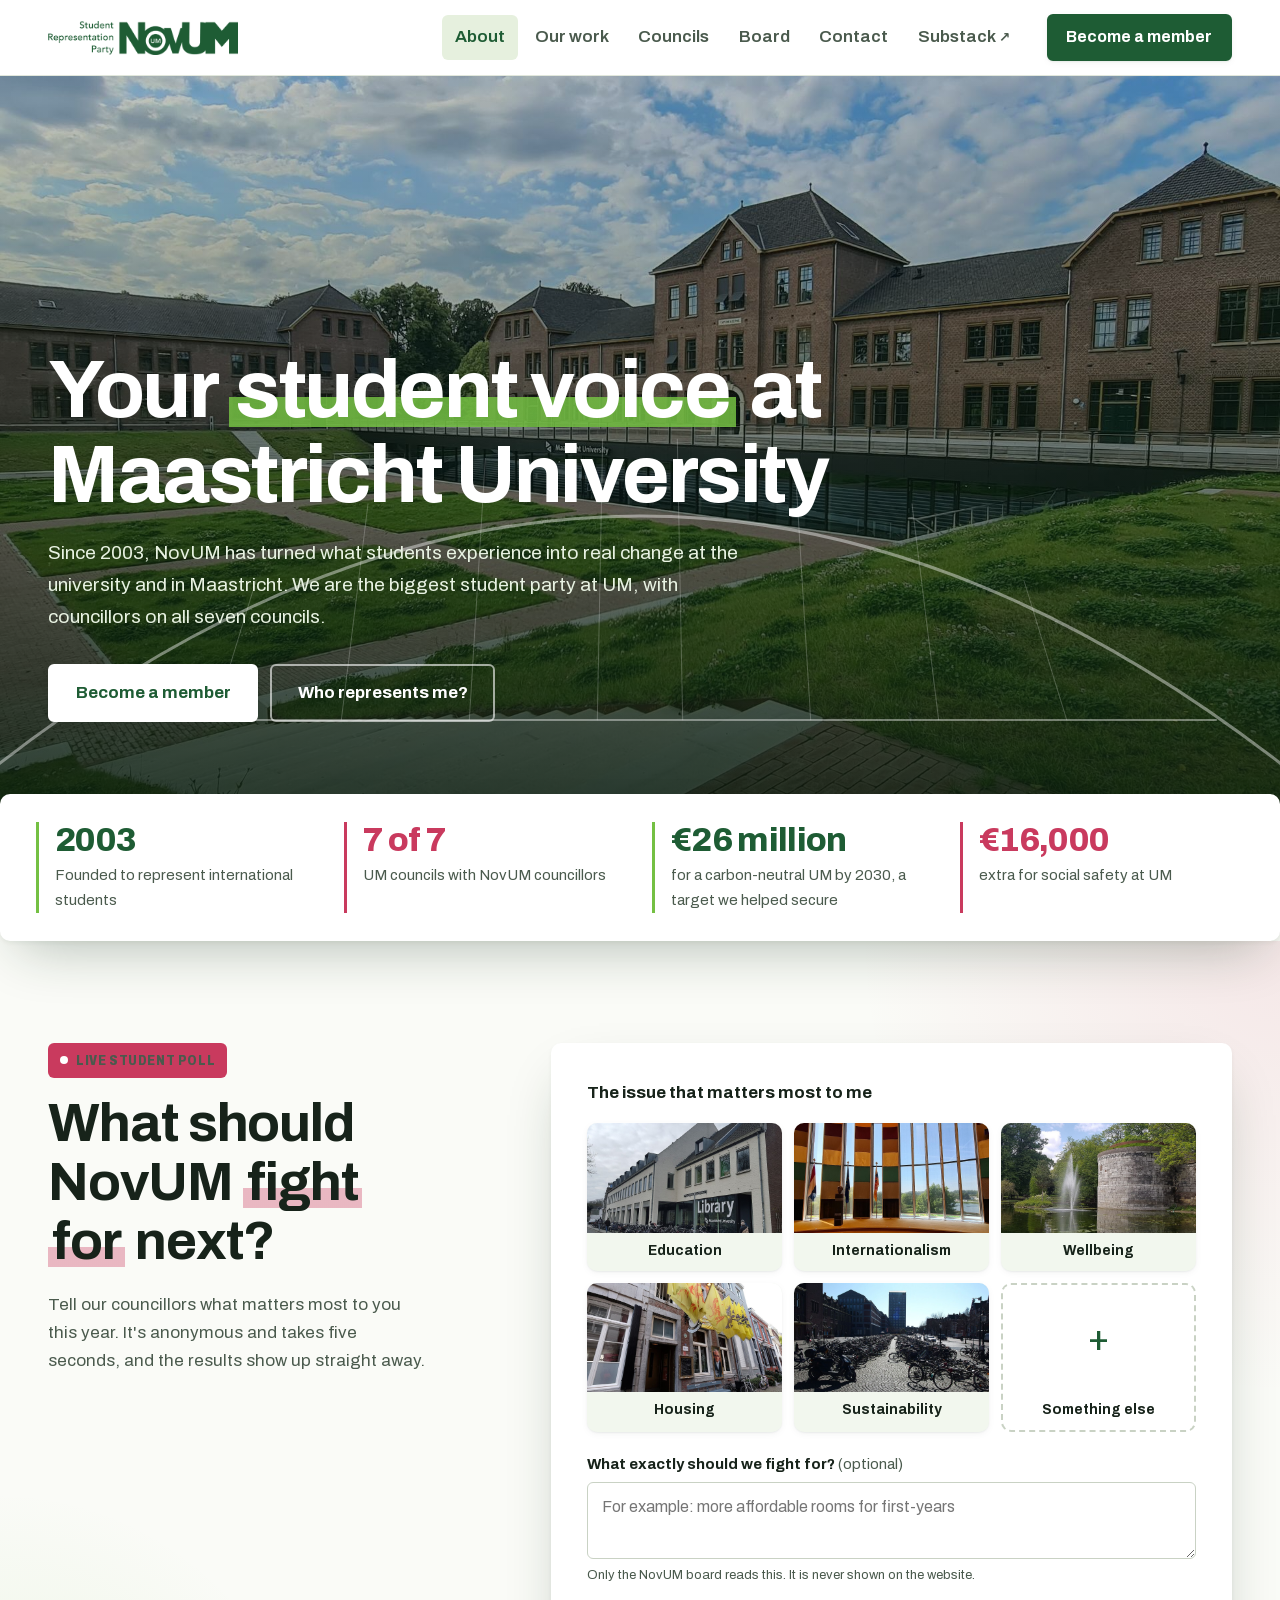
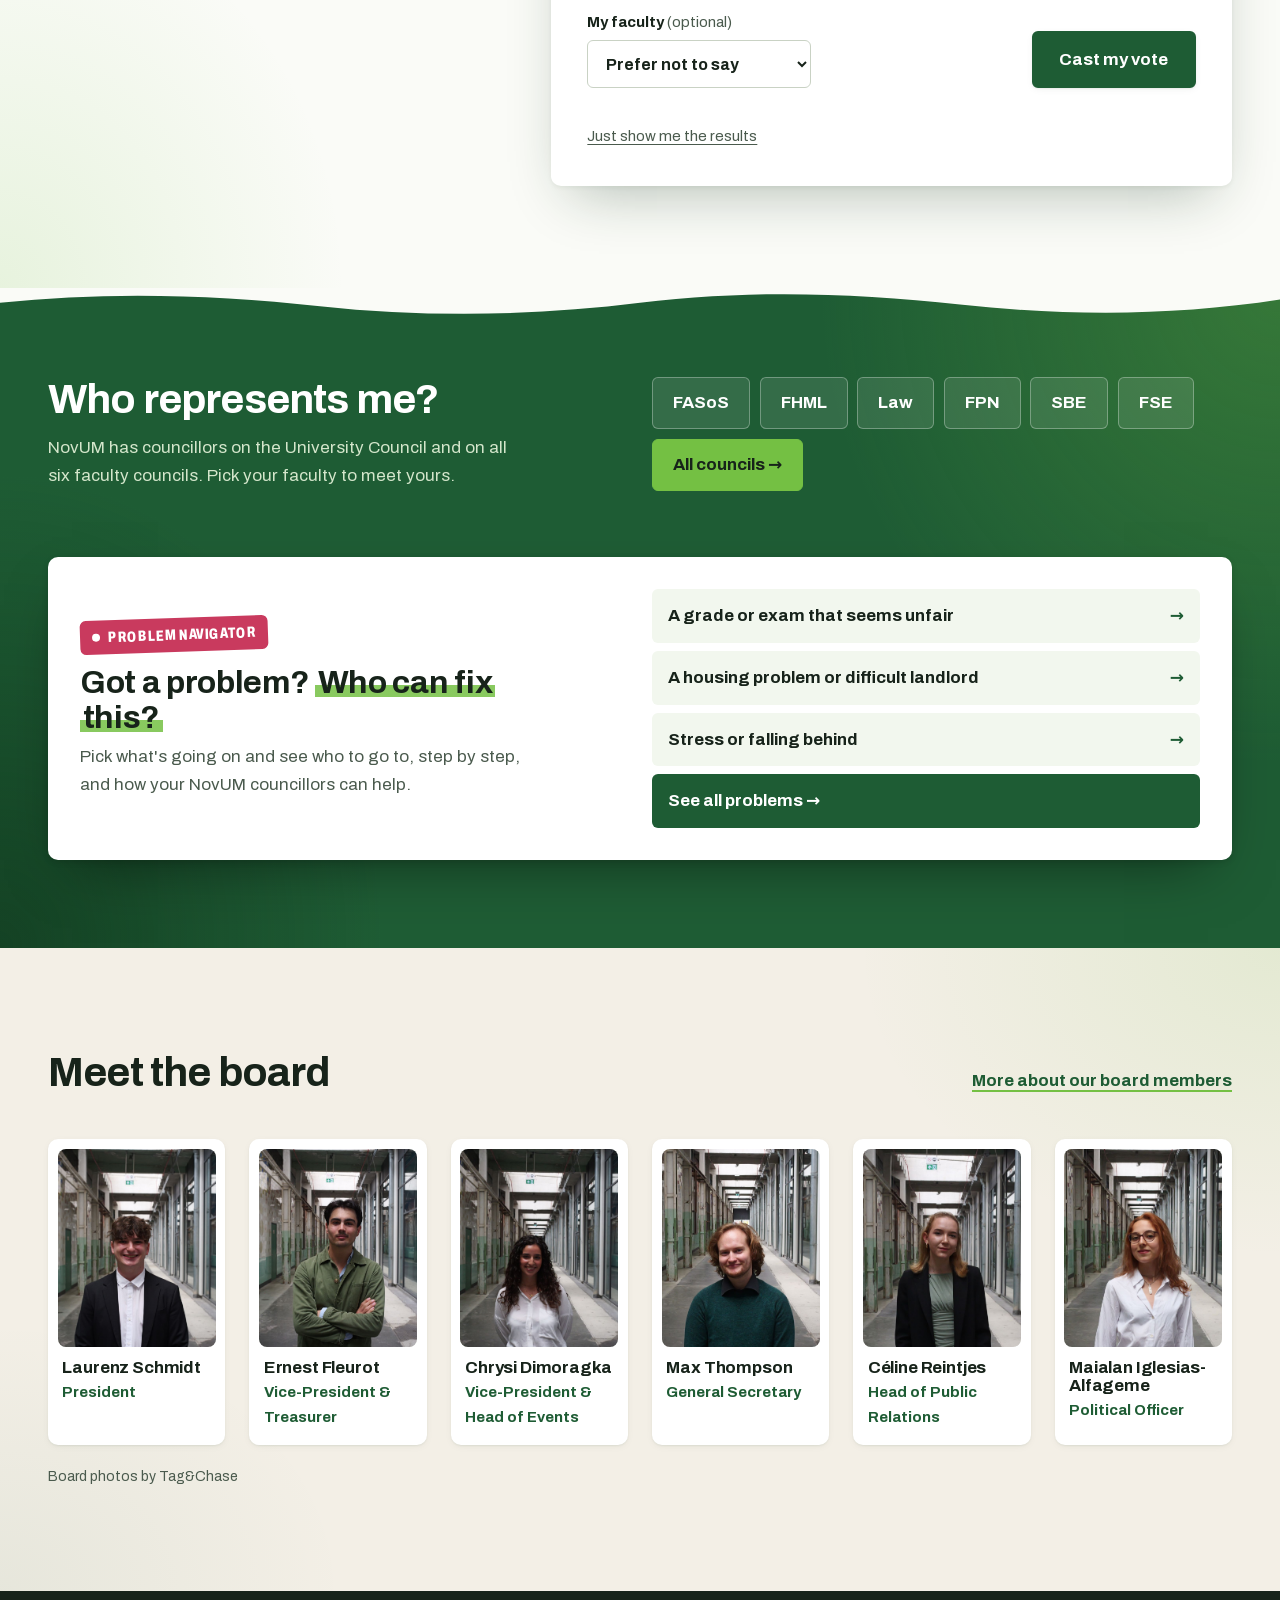
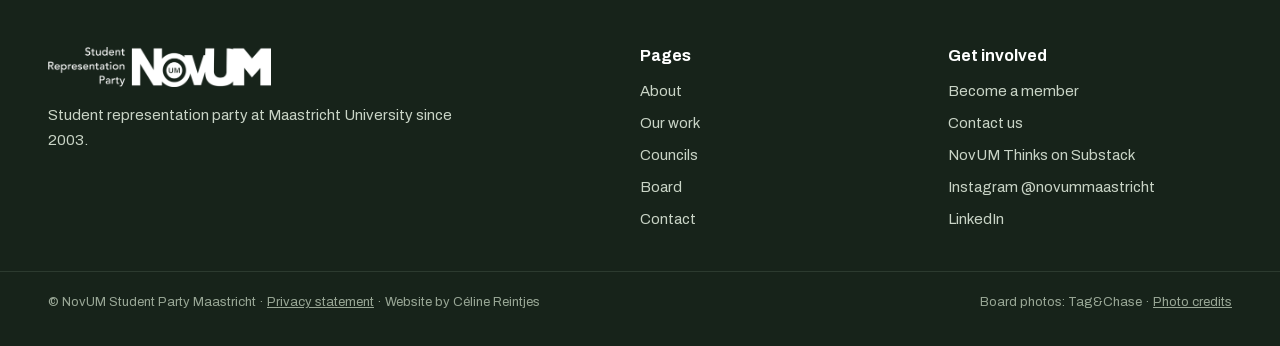
==== commit 8c3334fd: "updated board" ====
--- a/novum-site/index.html
+++ b/novum-site/index.html
@@ -7,7 +7,7 @@
 <meta name="description" content="NovUM is the biggest student party at Maastricht University, founded in 2003 and represented in all six faculty councils and the University Council. ">
 <link rel="icon" href="img/favicon.png">
 <link rel="stylesheet" href="css/fonts.css?v=19ae4e04">
-<link rel="stylesheet" href="css/site.css?v=72a7a15c">
+<link rel="stylesheet" href="css/site.css?v=aeae6956">
 <script src="js/early.js?v=cf498f35"></script>
 </head>
 <body data-page="index">
@@ -154,10 +154,10 @@
 
 <script src="js/vendor/supabase.min.js?v=cde32431"></script>
 <script src="js/config.js?v=97adcdd3"></script>
-<script src="js/data.js?v=6f609353"></script>
+<script src="js/data.js?v=d36caa24"></script>
 <script src="js/api.js?v=c1615551"></script>
-<script src="js/textformat.js?v=a3bbbbaa"></script>
+<script src="js/textformat.js?v=3b9b57aa"></script>
 <script src="js/issues.js?v=19b9e6e3"></script>
-<script src="js/site.js?v=9389a069"></script>
+<script src="js/site.js?v=a4849da3"></script>
 </body>
 </html>
--- a/novum-site/css/site.css
+++ b/novum-site/css/site.css
@@ -842,3 +842,67 @@
 body[data-page="work"] .st-col:hover .st-shaft, body[data-page="work"] .st-col:focus-visible .st-shaft {
   background: repeating-linear-gradient(90deg, rgba(0, 0, 0, .07) 0 2px, transparent 2px 14px), linear-gradient(90deg, var(--c2), var(--cap)); }
 body[data-page="work"] .st-col:hover .st-cap, body[data-page="work"] .st-col:focus-visible .st-cap { background: var(--txt); }
+
+/* ---------- Board page: the photo flips over like a card to show the Instagram details ---------- */
+.people-row .person .profile, .people-row .person .more-hint { display: none; }
+.people-cards .person .ph { position: relative; overflow: visible; }
+.people-cards .has-profile .ph { background: none; }
+.people-cards .has-profile { cursor: default; outline: none; }
+.people-cards .has-profile:focus-visible { box-shadow: 0 0 0 3px var(--brand), var(--shadow-lg); }
+/* front (photo) and back (details) each turn half a circle; the side facing away is hidden */
+.people-cards .has-profile .ph img, .profile { backface-visibility: hidden; -webkit-backface-visibility: hidden; transition: transform .6s cubic-bezier(.4, .2, .2, 1); }
+.people-cards .has-profile .ph img { border-radius: inherit; transform: perspective(1000px) rotateY(0deg); }
+.profile { position: absolute; inset: 0; z-index: 1; display: flex; flex-direction: column; justify-content: center; gap: .75rem; padding: 1.1rem; overflow: auto;
+  border-radius: inherit; transform: perspective(1000px) rotateY(180deg); }
+.people-cards .has-profile.show .ph img, .people-cards .has-profile:focus-visible .ph img { transform: perspective(1000px) rotateY(-180deg); }
+.has-profile.show .profile, .has-profile:focus-visible .profile { transform: perspective(1000px) rotateY(0deg); }
+.facts { margin: 0; display: grid; grid-template-columns: auto 1fr; gap: .35rem .9rem; font-size: .9375rem; }
+.facts div { display: contents; }
+.facts dt { color: var(--text-2); font-size: .72rem; font-weight: 700; letter-spacing: .08em; text-transform: uppercase; padding-top: .25em; }
+.facts dd { margin: 0; color: var(--ink); font-weight: 600; }
+.why { margin: 0; padding: .7rem .85rem .75rem .95rem; background: #fff; border-left: 3px solid var(--pink); border-radius: var(--radius-xs) var(--radius-sm) var(--radius-sm) var(--radius-xs); color: var(--ink); font-size: .9rem; line-height: 1.45; }
+.why span { display: block; margin-bottom: .2rem; font-size: .68rem; font-weight: 800; letter-spacing: .1em; text-transform: uppercase; }
+.tags { list-style: none; margin: 0; padding: 0; display: flex; flex-wrap: wrap; gap: .35rem; }
+.tags li { background: #fff; font-size: .8rem; font-weight: 600; padding: .2rem .55rem; border-radius: var(--radius-xs); }
+.more-hint { position: absolute; z-index: 2; right: .6rem; bottom: .6rem; display: inline-flex; align-items: center; gap: .35rem; background: rgba(255, 255, 255, .92); font-size: .78rem; font-weight: 700; padding: .35rem .6rem; border-radius: var(--radius-xs); box-shadow: var(--shadow-sm); transition: opacity .2s; pointer-events: none; }
+.more-hint::before { content: "↻"; display: grid; place-items: center; width: 1.15rem; height: 1.15rem; border-radius: 50%; color: #fff; font-size: .8rem; line-height: 1; }
+.has-profile.show .more-hint, .has-profile:focus-visible .more-hint { opacity: 0; }
+@media (max-width: 640px) {
+  .people-cards { grid-template-columns: minmax(0, 1fr); }
+}
+/* with a mouse, hovering is enough; on phones a tap toggles .show (hover would stick after a tap) */
+@media (hover: hover) {
+  .people-cards .has-profile:hover .ph img { transform: perspective(1000px) rotateY(-180deg); }
+  .has-profile:hover .profile { transform: perspective(1000px) rotateY(0deg); }
+  .has-profile:hover .more-hint { opacity: 0; }
+}
+@media (hover: none) { .more-hint::after { content: " (tap)"; font-weight: 600; opacity: .7; } }
+/* reduced motion: a simple fade instead of the flip */
+@media (prefers-reduced-motion: reduce) {
+  .people-cards .has-profile .ph img, .profile { transition: opacity .2s; transform: none !important; backface-visibility: visible; }
+  .profile { opacity: 0; }
+  .has-profile.show .profile, .has-profile:focus-visible .profile { opacity: 1; }
+}
+@media (prefers-reduced-motion: reduce) and (hover: hover) { .has-profile:hover .profile { opacity: 1; } }
+
+/* ---------- Board page: more colour. Cards alternate green and pink, like the pillars on Our work ---------- */
+body[data-page="board"] .section-blush { background:
+    radial-gradient(40% 45% at 0% 0%, rgba(116, 192, 67, .45), transparent 70%),
+    radial-gradient(40% 45% at 100% 45%, rgba(201, 58, 94, .3), transparent 70%),
+    radial-gradient(45% 40% at 10% 100%, rgba(201, 58, 94, .22), transparent 70%),
+    linear-gradient(180deg, #dcefd0, #f7e1e7); }
+.people-cards .person { --accent: var(--brand); --accent-ink: var(--deep); --accent-soft: #e3f2d8; --panel: #f3faee; border-top: 6px solid var(--accent); }
+.people-cards .person:nth-child(even) { --accent: var(--pink); --accent-ink: #8e2442; --accent-soft: #fbe4ea; --panel: #fff4f6; }
+.section-blush .people-cards .person .role, .people-cards .person .role { color: var(--accent-ink); }
+.people-cards .profile { background: radial-gradient(80% 50% at 100% 0%, rgba(255, 255, 255, .55), transparent 70%), var(--accent-soft); }
+.profile .hi { margin: 0; font-size: 1.35rem; font-weight: 800; letter-spacing: -.02em; line-height: 1.1; color: var(--accent-ink); }
+.people-cards .profile .facts dt { color: var(--accent-ink); opacity: .7; }
+.people-cards .facts dd { color: var(--accent-ink); }
+.people-cards .why { border-left-color: var(--accent); }
+.people-cards .why span, .interests > span { color: var(--accent-ink); }
+.interests > span { display: block; margin-bottom: .3rem; font-size: .68rem; font-weight: 800; letter-spacing: .1em; text-transform: uppercase; }
+.people-cards .tags li { background: #fff; color: var(--accent-ink); }
+.people-cards .more-hint::before { background: var(--accent); }
+.people-cards .more-hint { color: var(--accent-ink); }
+.people-cards .more-hint::before { background: var(--accent); }
+.people-cards .has-profile:focus-visible { box-shadow: 0 0 0 3px var(--accent), var(--shadow-lg); }
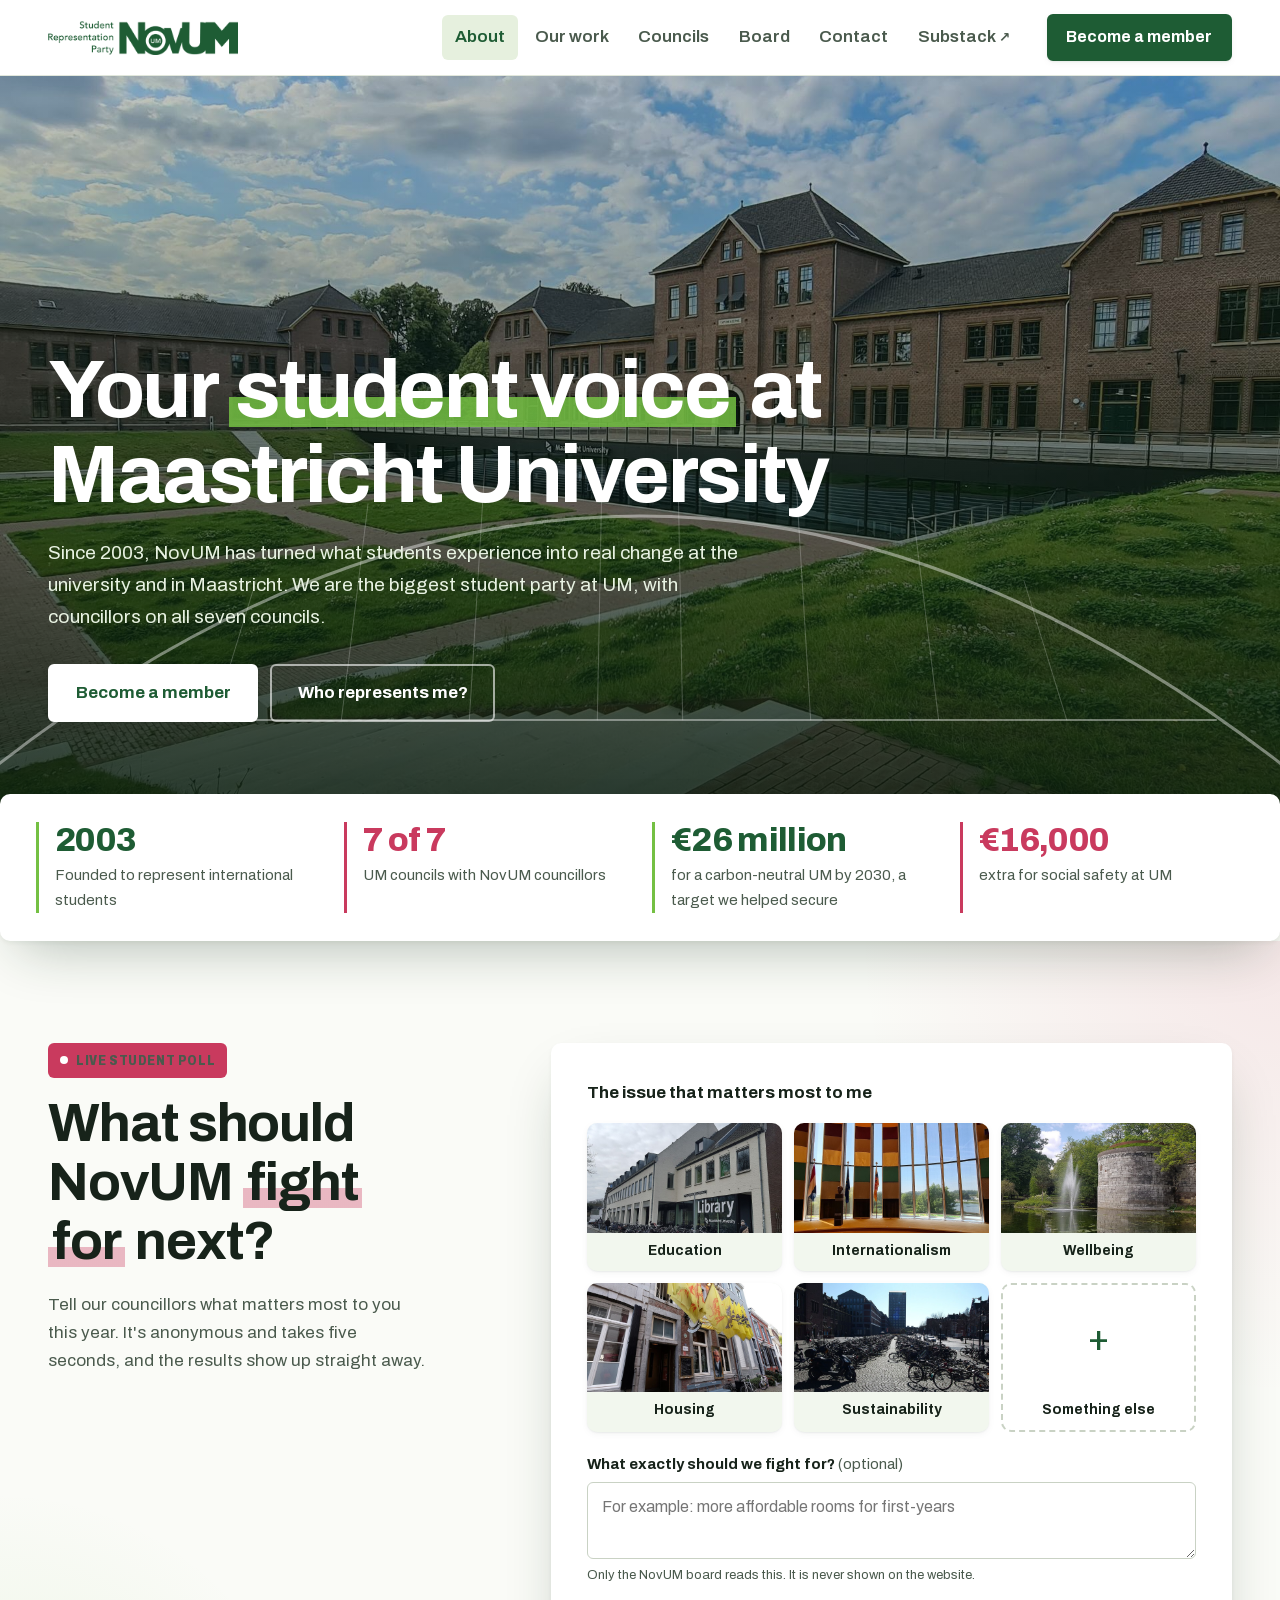
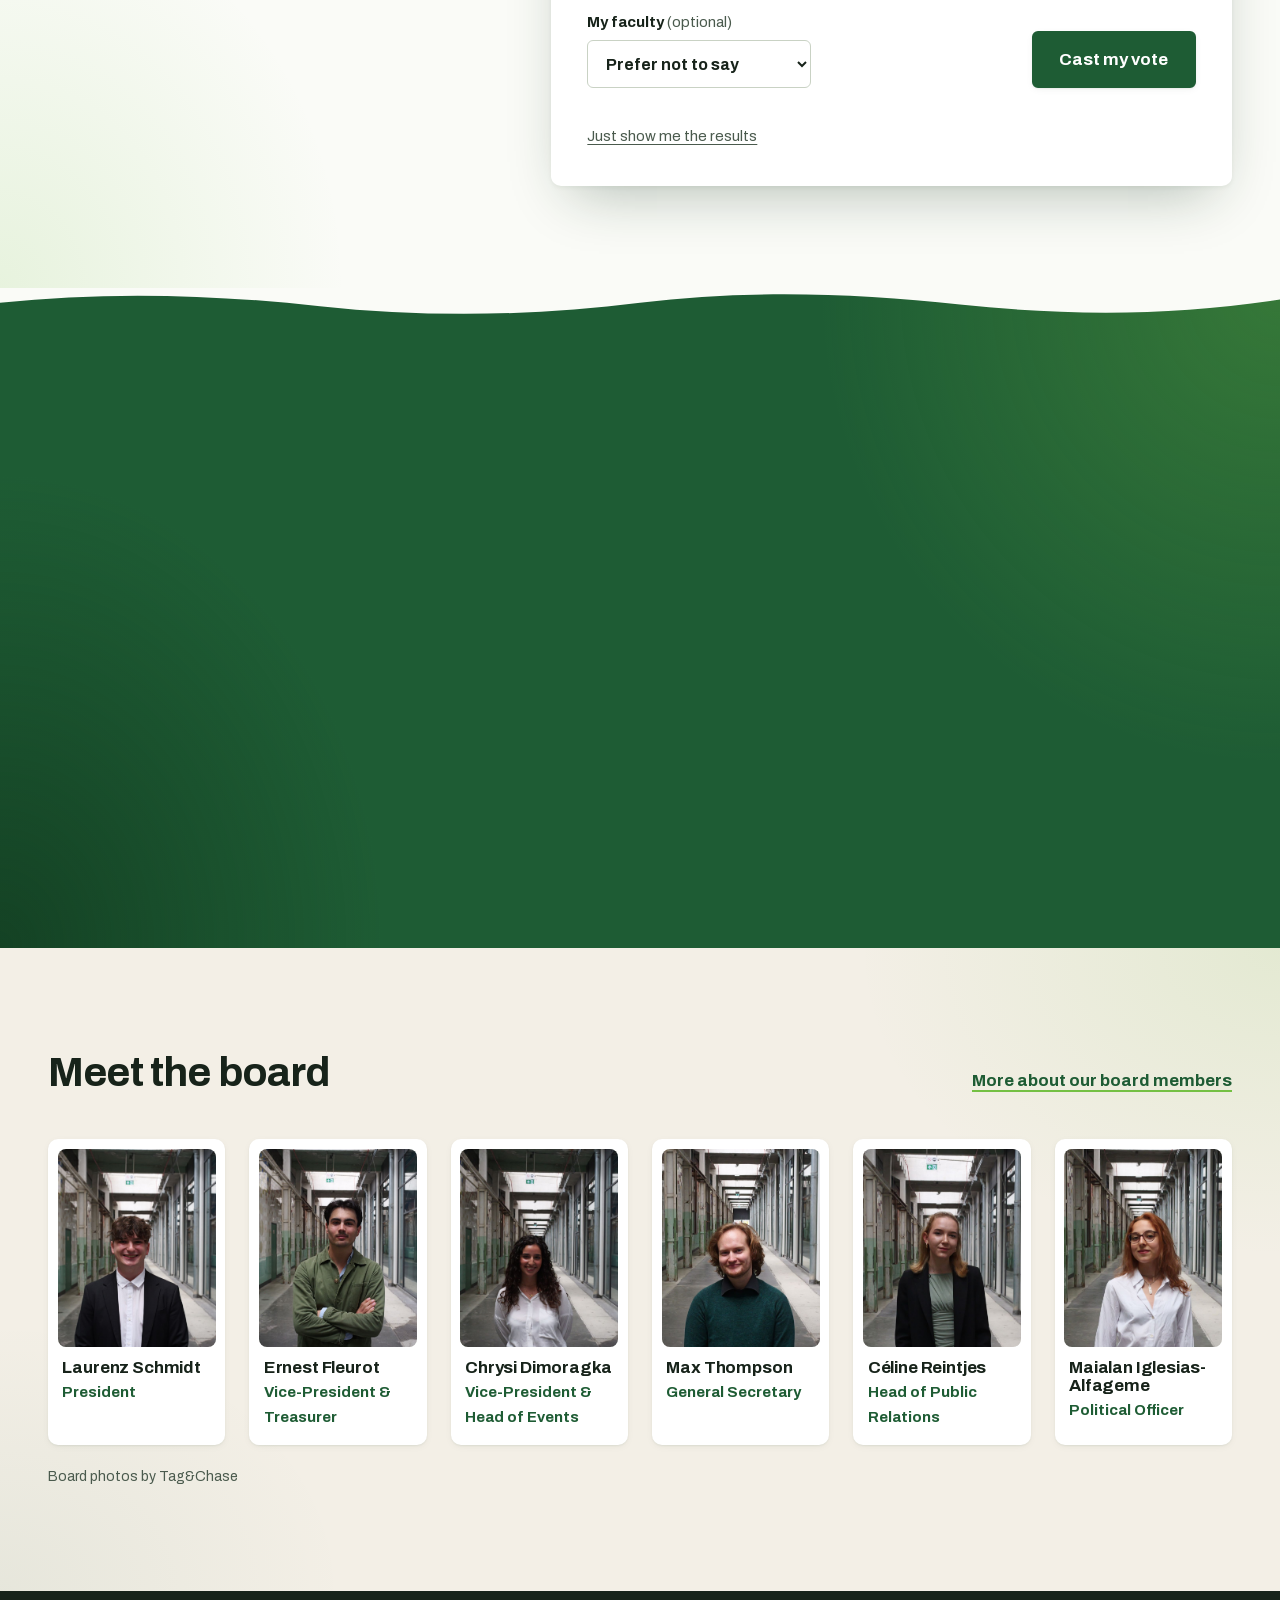
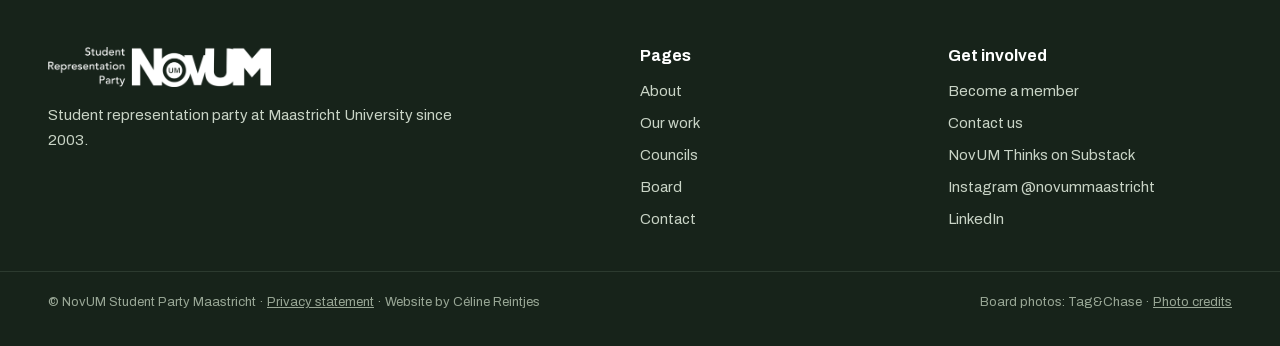
==== commit 0aabd429: "Link board members on the home page to their card on the board page" ====
--- a/novum-site/index.html
+++ b/novum-site/index.html
@@ -7,7 +7,7 @@
 <meta name="description" content="NovUM is the biggest student party at Maastricht University, founded in 2003 and represented in all six faculty councils and the University Council. ">
 <link rel="icon" href="img/favicon.png">
 <link rel="stylesheet" href="css/fonts.css?v=19ae4e04">
-<link rel="stylesheet" href="css/site.css?v=aeae6956">
+<link rel="stylesheet" href="css/site.css?v=9fca1fb6">
 <script src="js/early.js?v=cf498f35"></script>
 </head>
 <body data-page="index">
@@ -158,6 +158,6 @@
 <script src="js/api.js?v=c1615551"></script>
 <script src="js/textformat.js?v=3b9b57aa"></script>
 <script src="js/issues.js?v=19b9e6e3"></script>
-<script src="js/site.js?v=a4849da3"></script>
+<script src="js/site.js?v=d1962fbc"></script>
 </body>
 </html>
--- a/novum-site/css/site.css
+++ b/novum-site/css/site.css
@@ -906,3 +906,7 @@
 .people-cards .more-hint { color: var(--accent-ink); }
 .people-cards .more-hint::before { background: var(--accent); }
 .people-cards .has-profile:focus-visible { box-shadow: 0 0 0 3px var(--accent), var(--shadow-lg); }
+
+/* home page: board members link to their card on the board page */
+.person-link { display: block; color: inherit; text-decoration: none; }
+.person-link:focus-visible { outline: 2px solid var(--deep); outline-offset: 4px; border-radius: var(--radius); }
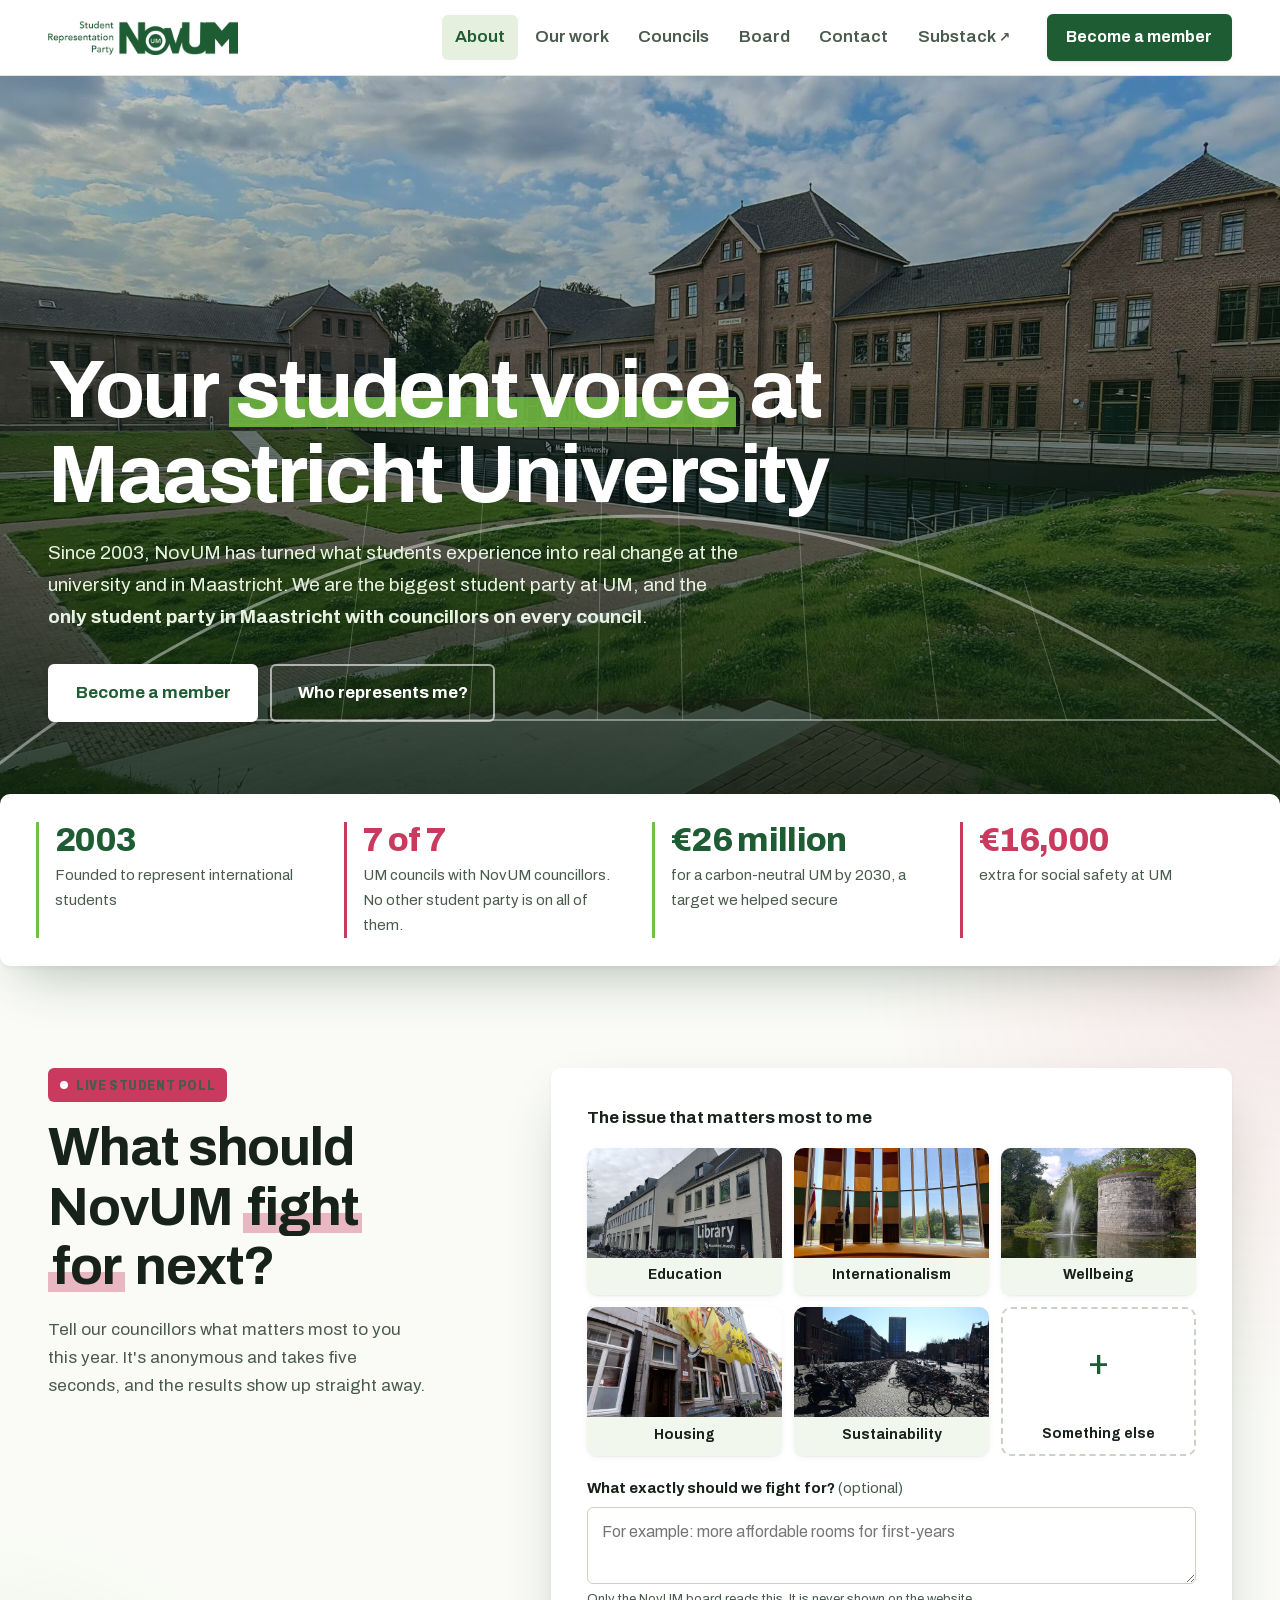
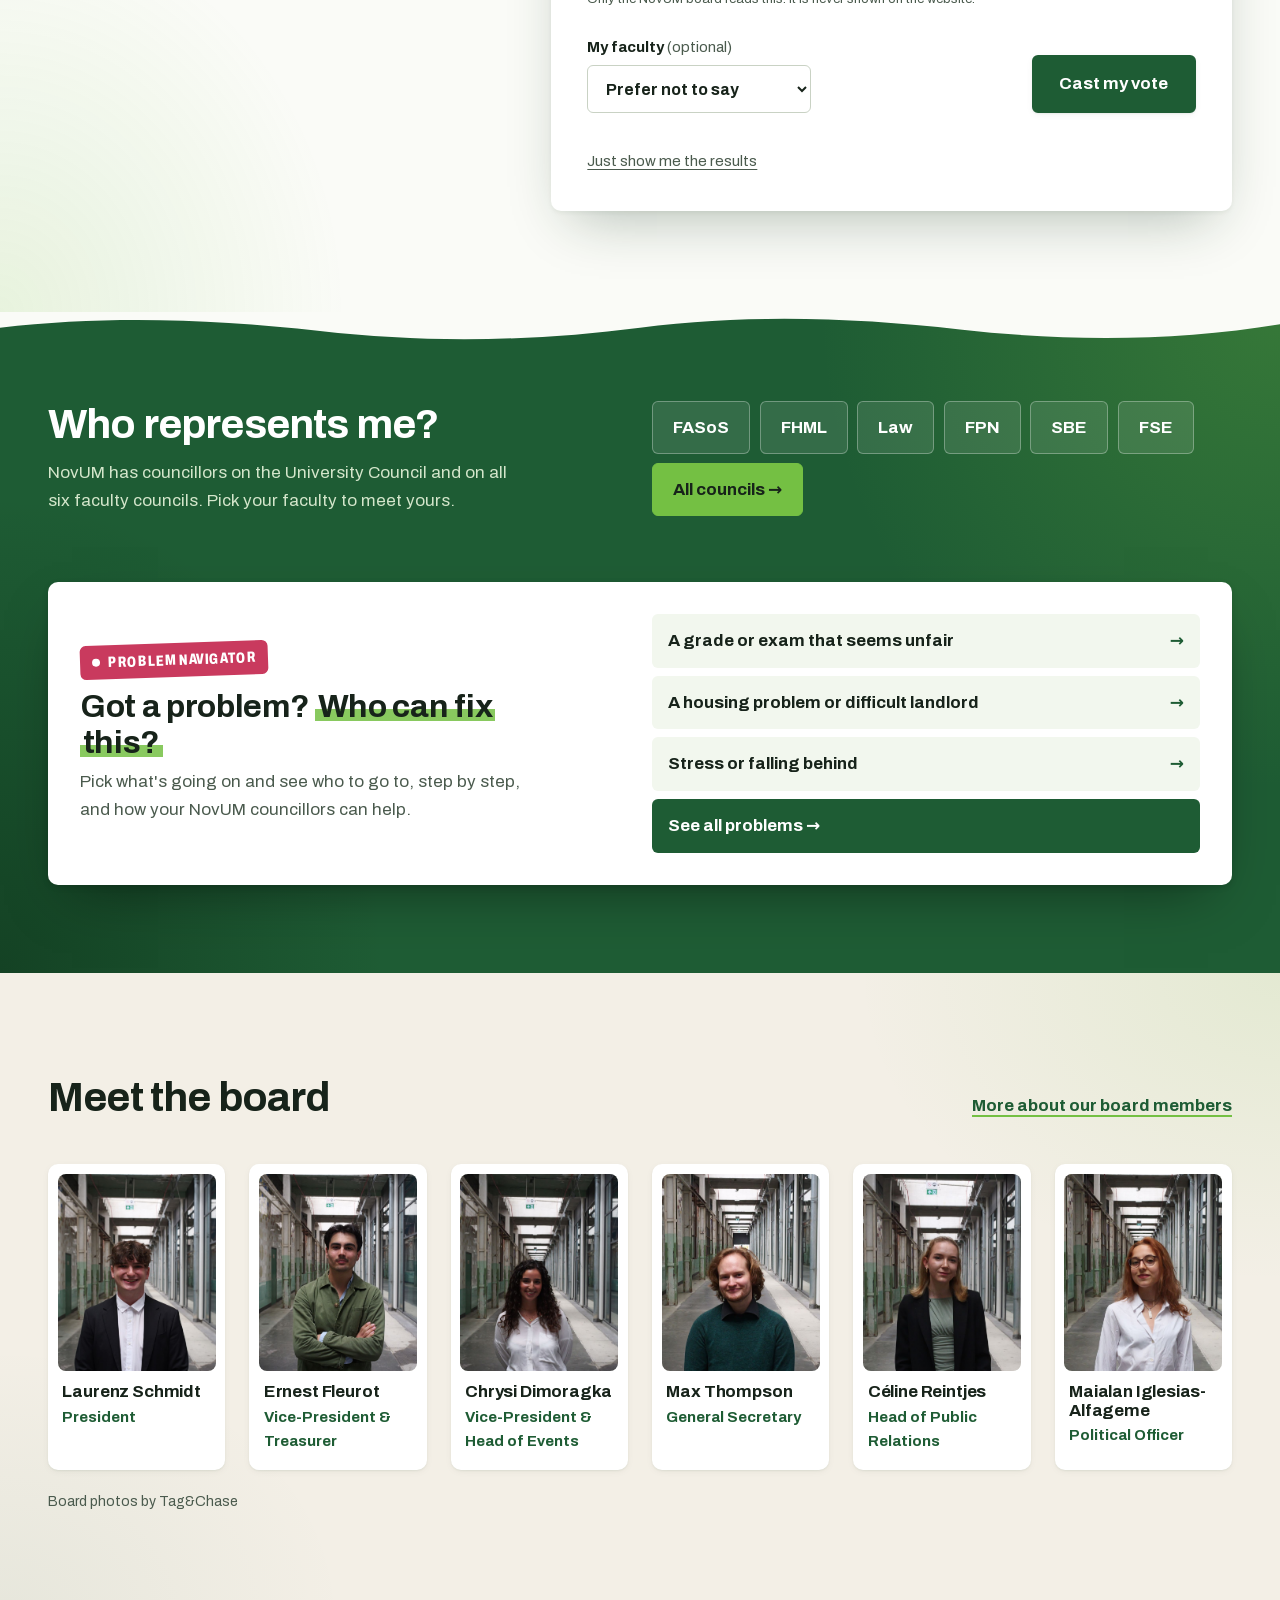
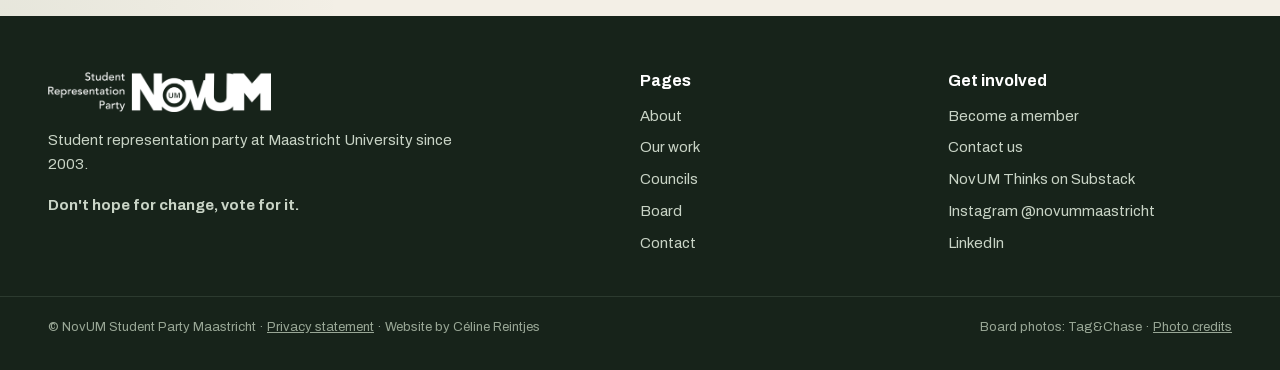
==== commit 43743711: "Restore campaign slogan in the footer and the 'only party on every council' wording" ====
--- a/novum-site/index.html
+++ b/novum-site/index.html
@@ -37,7 +37,7 @@
     </svg>
     <div class="wrap hero-inner">
       <h1 id="hero-title" class="rise">Your <mark class="hl">student voice</mark> at Maastricht University</h1>
-      <p class="hero-sub rise">Since 2003, NovUM has turned what students experience into real change at the university and in Maastricht. We are the biggest student party at UM, with councillors on all seven councils.</p>
+      <p class="hero-sub rise">Since 2003, NovUM has turned what students experience into real change at the university and in Maastricht. We are the biggest student party at UM, and the <strong>only student party in Maastricht with councillors on every council</strong>.</p>
       <div class="actions rise">
         <a class="btn btn-big btn-light" href="join.html">Become a member</a>
         <a class="btn btn-big btn-ghost" href="councils.html#finder">Who represents me?</a>
@@ -49,7 +49,7 @@
   <section class="stats" aria-label="NovUM in numbers">
     <div class="wrap stats-grid">
       <div class="stat"><b>2003</b><span>Founded to represent international students</span></div>
-      <div class="stat"><b>7 of 7</b><span>UM councils with NovUM councillors</span></div>
+      <div class="stat"><b>7 of 7</b><span>UM councils with NovUM councillors. No other student party is on all of them.</span></div>
       <div class="stat"><b>€26 million</b><span>for a carbon-neutral UM by 2030, a target we helped secure</span></div>
       <div class="stat"><b>€16,000</b><span>extra for social safety at UM</span></div>
     </div>
@@ -135,6 +135,7 @@
     <div class="foot-brand">
       <a class="mark mark-light" href="index.html"><img src="img/logo-text-white.png" alt="NovUM, home" width="1000" height="179"></a>
       <p>Student representation party at Maastricht University since 2003.</p>
+      <p><strong>Don't hope for change, vote for it.</strong></p>
     </div>
     <nav aria-label="Pages"><h2>Pages</h2><ul><li><a href="index.html">About</a></li><li><a href="work.html">Our work</a></li><li><a href="councils.html">Councils</a></li><li><a href="board.html">Board</a></li><li><a href="contact.html">Contact</a></li></ul></nav>
     <div><h2>Get involved</h2><ul>
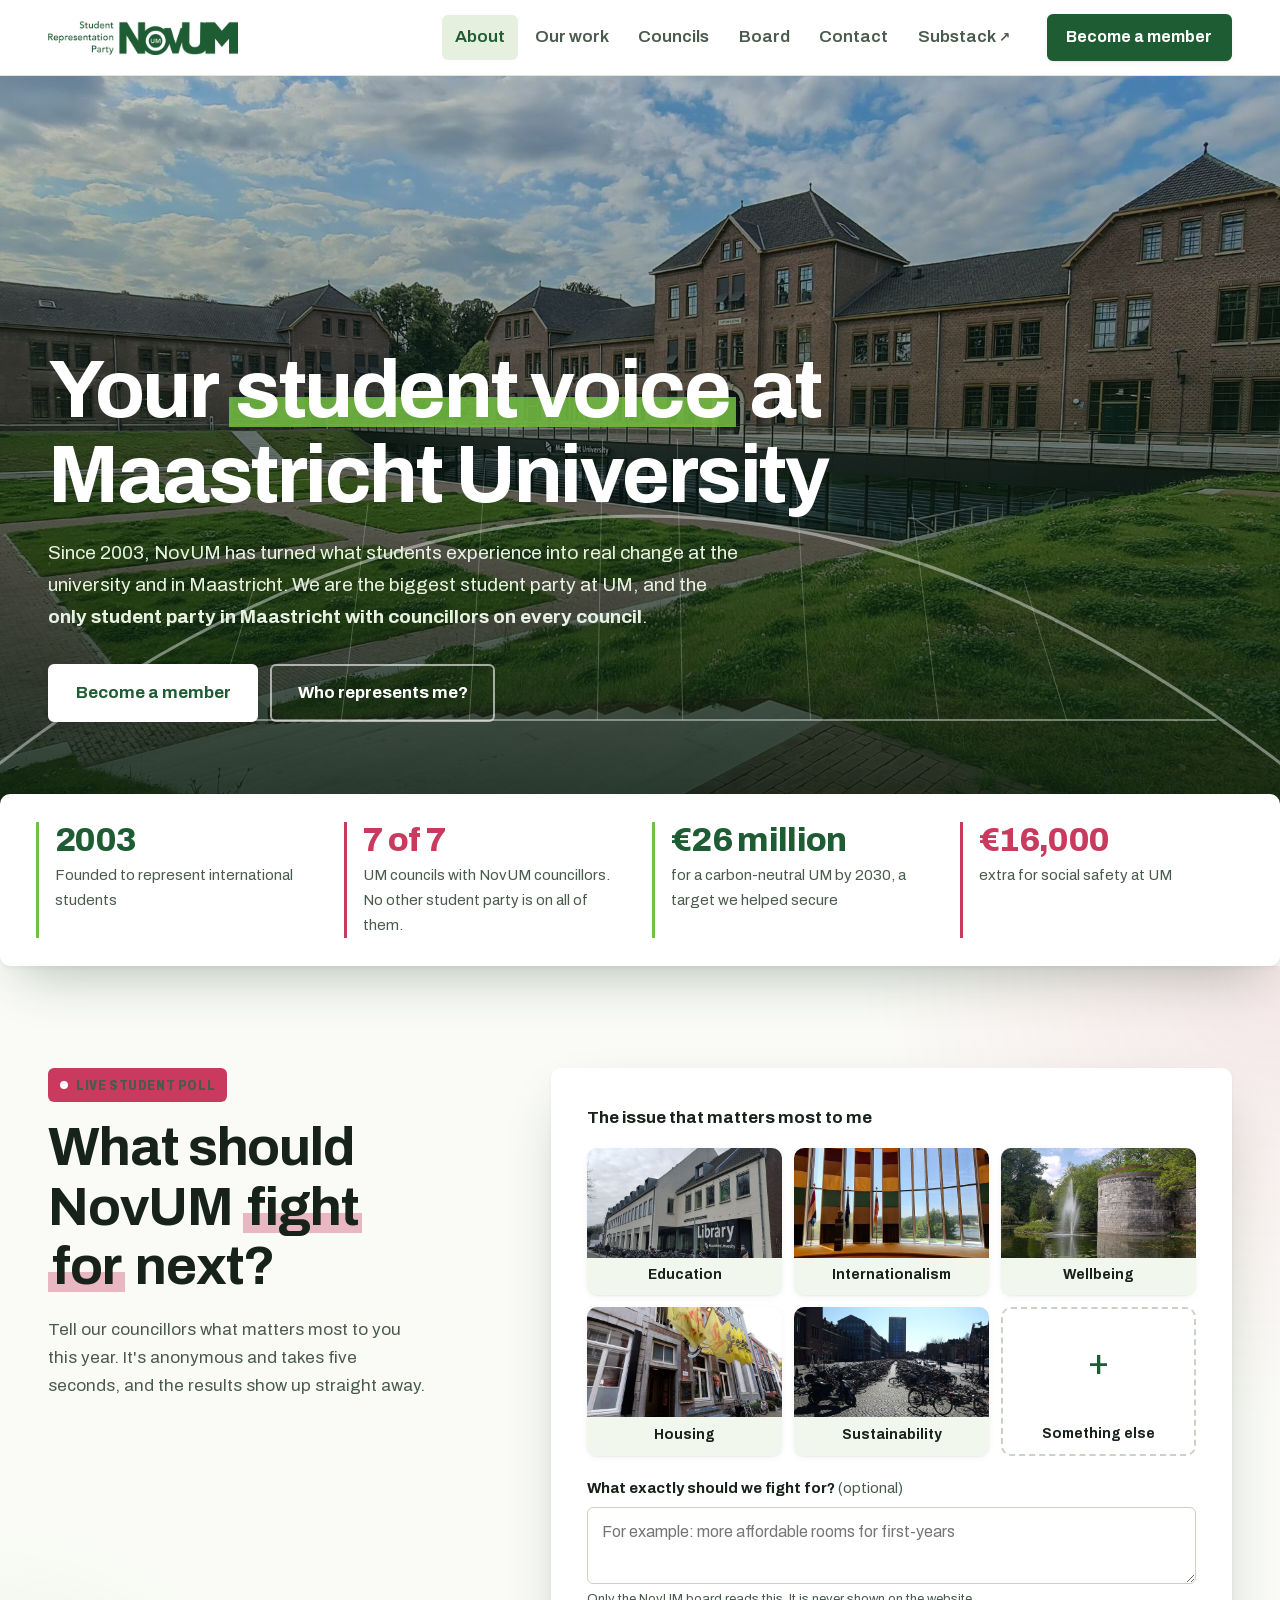
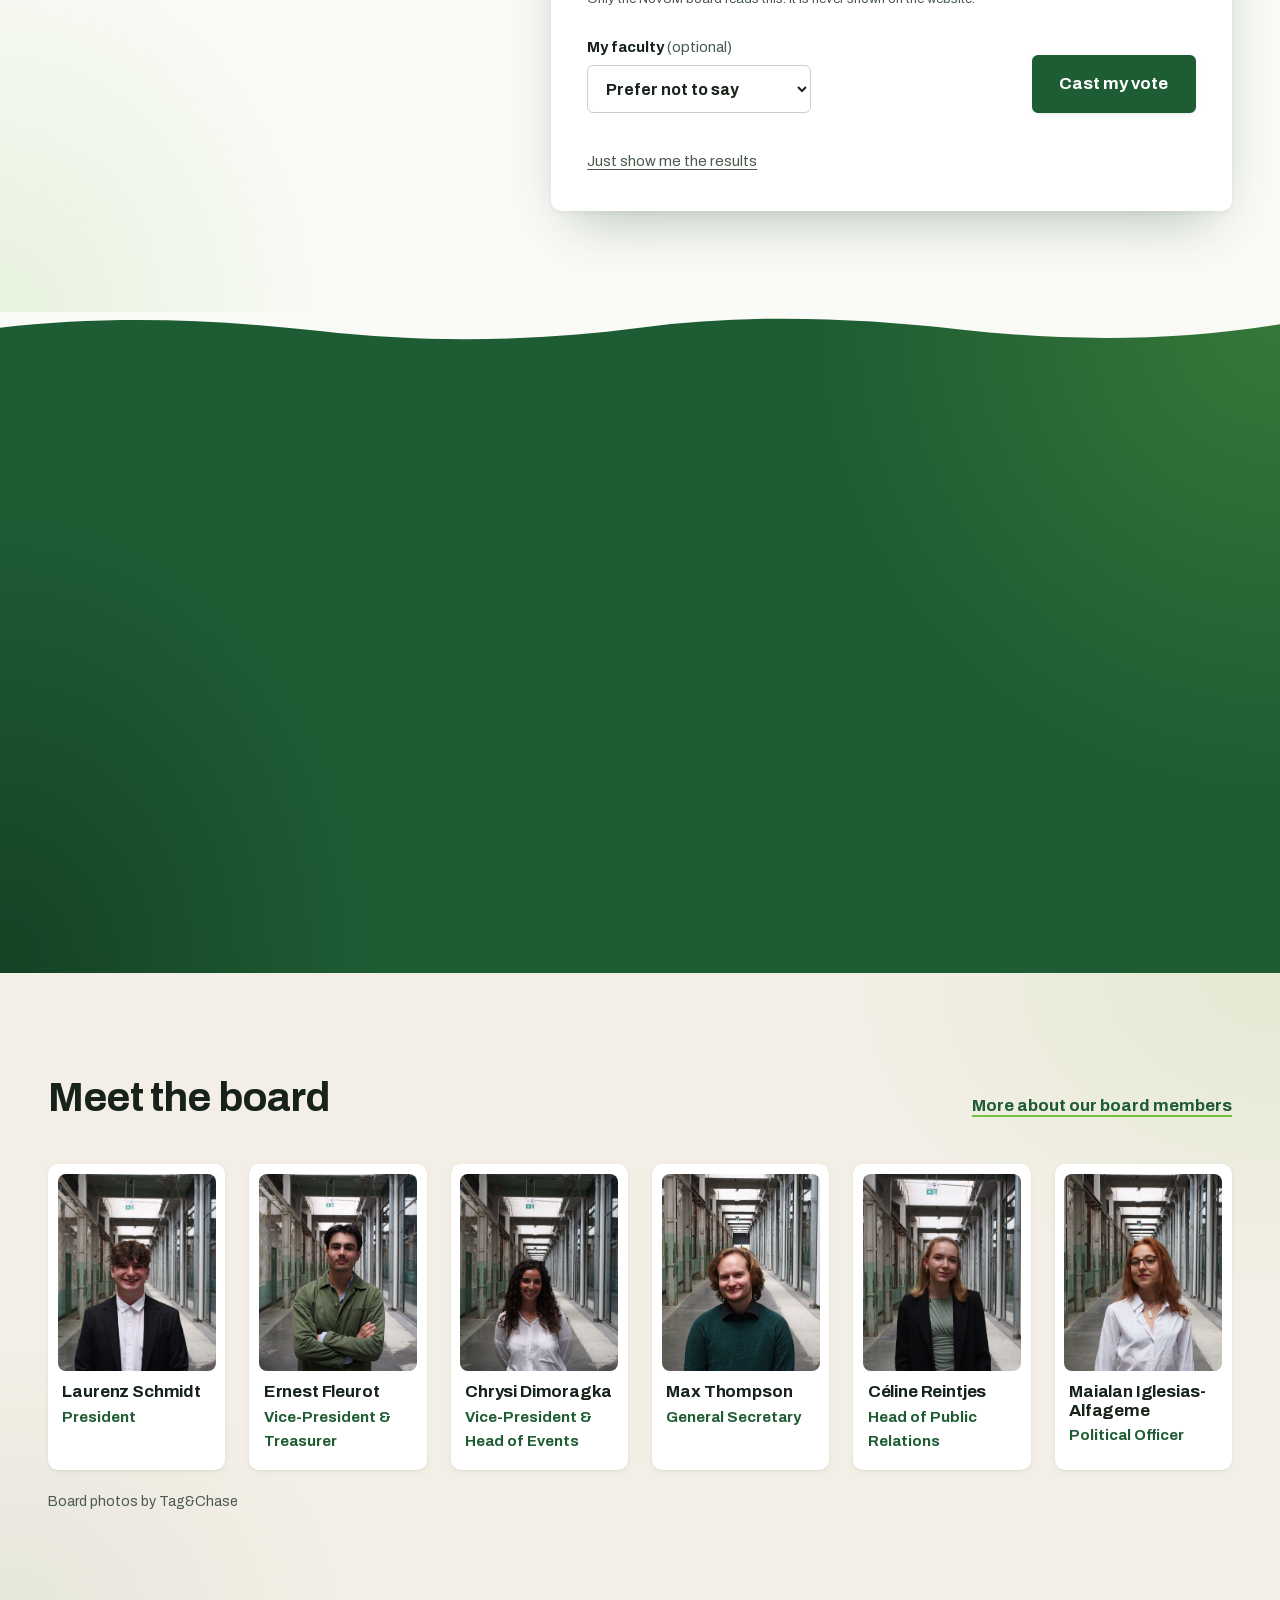
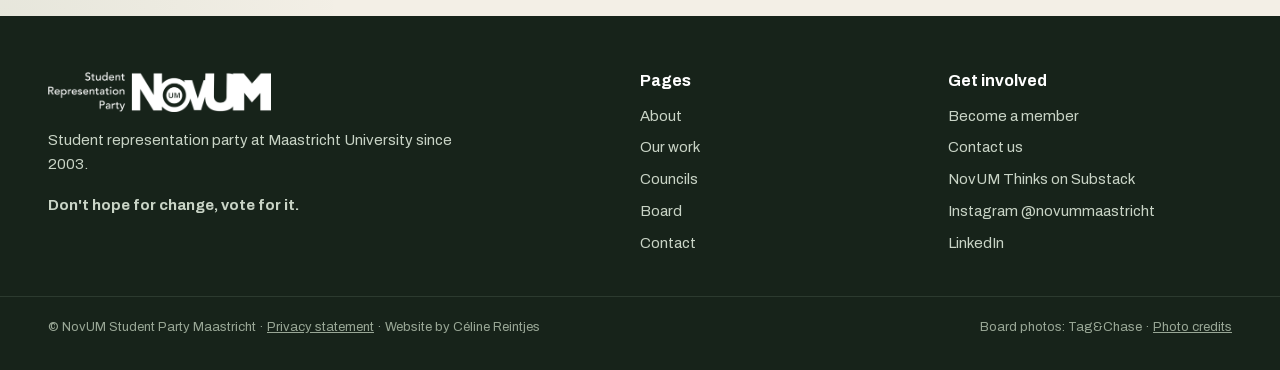
==== commit 780911be: "Add advisory council and confidential person below the board" ====
--- a/novum-site/index.html
+++ b/novum-site/index.html
@@ -7,7 +7,7 @@
 <meta name="description" content="NovUM is the biggest student party at Maastricht University, founded in 2003 and represented in all six faculty councils and the University Council. ">
 <link rel="icon" href="img/favicon.png">
 <link rel="stylesheet" href="css/fonts.css?v=19ae4e04">
-<link rel="stylesheet" href="css/site.css?v=9fca1fb6">
+<link rel="stylesheet" href="css/site.css?v=8b2f0cbe">
 <script src="js/early.js?v=cf498f35"></script>
 </head>
 <body data-page="index">
@@ -155,10 +155,10 @@
 
 <script src="js/vendor/supabase.min.js?v=cde32431"></script>
 <script src="js/config.js?v=97adcdd3"></script>
-<script src="js/data.js?v=d36caa24"></script>
+<script src="js/data.js?v=f4d3ec10"></script>
 <script src="js/api.js?v=c1615551"></script>
 <script src="js/textformat.js?v=3b9b57aa"></script>
 <script src="js/issues.js?v=19b9e6e3"></script>
-<script src="js/site.js?v=d1962fbc"></script>
+<script src="js/site.js?v=ffeda5a6"></script>
 </body>
 </html>
--- a/novum-site/css/site.css
+++ b/novum-site/css/site.css
@@ -895,7 +895,6 @@
 .people-cards .person:nth-child(even) { --accent: var(--pink); --accent-ink: #8e2442; --accent-soft: #fbe4ea; --panel: #fff4f6; }
 .section-blush .people-cards .person .role, .people-cards .person .role { color: var(--accent-ink); }
 .people-cards .profile { background: radial-gradient(80% 50% at 100% 0%, rgba(255, 255, 255, .55), transparent 70%), var(--accent-soft); }
-.profile .hi { margin: 0; font-size: 1.35rem; font-weight: 800; letter-spacing: -.02em; line-height: 1.1; color: var(--accent-ink); }
 .people-cards .profile .facts dt { color: var(--accent-ink); opacity: .7; }
 .people-cards .facts dd { color: var(--accent-ink); }
 .people-cards .why { border-left-color: var(--accent); }
@@ -910,3 +909,40 @@
 /* home page: board members link to their card on the board page */
 .person-link { display: block; color: inherit; text-decoration: none; }
 .person-link:focus-visible { outline: 2px solid var(--deep); outline-offset: 4px; border-radius: var(--radius); }
+
+/* ---------- Board page: advisory council and confidential person ---------- */
+.support { background: #fafbf7; }
+.support-grid { display: grid; grid-template-columns: minmax(0, 7fr) minmax(0, 5fr); gap: clamp(2rem, 5vw, 4rem); align-items: start; }
+.support-single .support-grid { grid-template-columns: minmax(0, 1fr); max-width: 760px; }
+.support h2 { margin-bottom: .75rem; }
+.support-intro { color: var(--text-2); max-width: 34em; margin: 0 0 1.75rem; }
+.advisors { list-style: none; margin: 0; padding: 0; display: grid; gap: 1rem; }
+.advisor, .confidant { display: grid; grid-template-columns: 116px minmax(0, 1fr); gap: 1.1rem; align-items: center; }
+.advisor { background: #fff; border-radius: var(--radius); box-shadow: var(--shadow-sm); padding: .9rem; border-left: 5px solid var(--brand); }
+.advisor:nth-child(even) { border-left-color: var(--pink); }
+.advisor-ph { width: 116px; aspect-ratio: 1; border-radius: var(--radius-sm); overflow: hidden; background: var(--mint); display: grid; place-items: center; }
+.advisor-ph img { width: 100%; height: 100%; object-fit: cover; object-position: 50% 48%; transform: scale(1.4); transform-origin: 50% 48%; } /* zoom in on the face: these photos are wide shots */
+.advisor-ph span { font-weight: 800; font-size: 1.6rem; color: var(--deep); }
+.advisor h3, .confidant h3 { margin: 0 0 .15rem; font-size: 1.125rem; }
+.advisor .role { margin: 0 0 .35rem; color: var(--deep); font-weight: 700; font-size: .9375rem; }
+.advisor:nth-child(even) .role { color: #8e2442; }
+.advisor p:not(.role) { margin: 0; color: var(--text-2); font-size: .9375rem; }
+/* the confidential person: a calm, dark card that stands apart from the rest */
+.confidential { position: relative; overflow: hidden; color: #fff; border-radius: var(--radius); padding: clamp(1.5rem, 3vw, 2.25rem); box-shadow: var(--shadow-lg);
+  background: radial-gradient(70% 60% at 100% 0%, rgba(201, 58, 94, .35), transparent 70%), radial-gradient(60% 60% at 0% 100%, rgba(116, 192, 67, .3), transparent 70%), var(--deep); }
+.confidential h2 { color: #fff; }
+.confidential > p { color: #dcebd4; margin: 0 0 1.5rem; }
+.confidential-label { display: inline-flex; align-items: center; gap: .45rem; margin: 0 0 .9rem; font-size: .75rem; font-weight: 800; letter-spacing: .1em; text-transform: uppercase; color: #fff; background: rgba(255, 255, 255, .14); padding: .3rem .65rem; border-radius: var(--radius-xs); }
+#confidentialPeople { display: grid; gap: 1rem; }
+.confidant { background: rgba(255, 255, 255, .1); border: 1px solid rgba(255, 255, 255, .18); border-radius: var(--radius-sm); padding: .9rem; }
+.confidant .advisor-ph { background: rgba(255, 255, 255, .15); }
+.confidant .advisor-ph span { color: #fff; }
+.confidant h3 { color: #fff; }
+.confidant .role { margin: 0 0 .35rem; color: #c9e5b3; font-weight: 700; font-size: .9375rem; }
+.confidant p:not(.role) { margin: 0 0 .5rem; color: #dcebd4; font-size: .9375rem; }
+.confidant-mail { margin-top: .4rem; background: #fff; color: var(--deep); font-size: .9rem; min-height: 40px; max-width: 100%; white-space: normal; text-align: center; line-height: 1.25; padding-block: .5rem; }
+.confidant-mail:hover { background: var(--mint); color: var(--deep); }
+.support + .cta-band { --wave-from: #fafbf7; }
+body[data-page="board"] .section-blush + .support[hidden] + .cta-band, body[data-page="board"] .support[hidden] + .cta-band { --wave-from: #f7e1e7; }
+@media (max-width: 900px) { .support-grid { grid-template-columns: minmax(0, 1fr); } }
+@media (max-width: 480px) { .advisor, .confidant { grid-template-columns: 84px minmax(0, 1fr); } .advisor-ph { width: 84px; } }
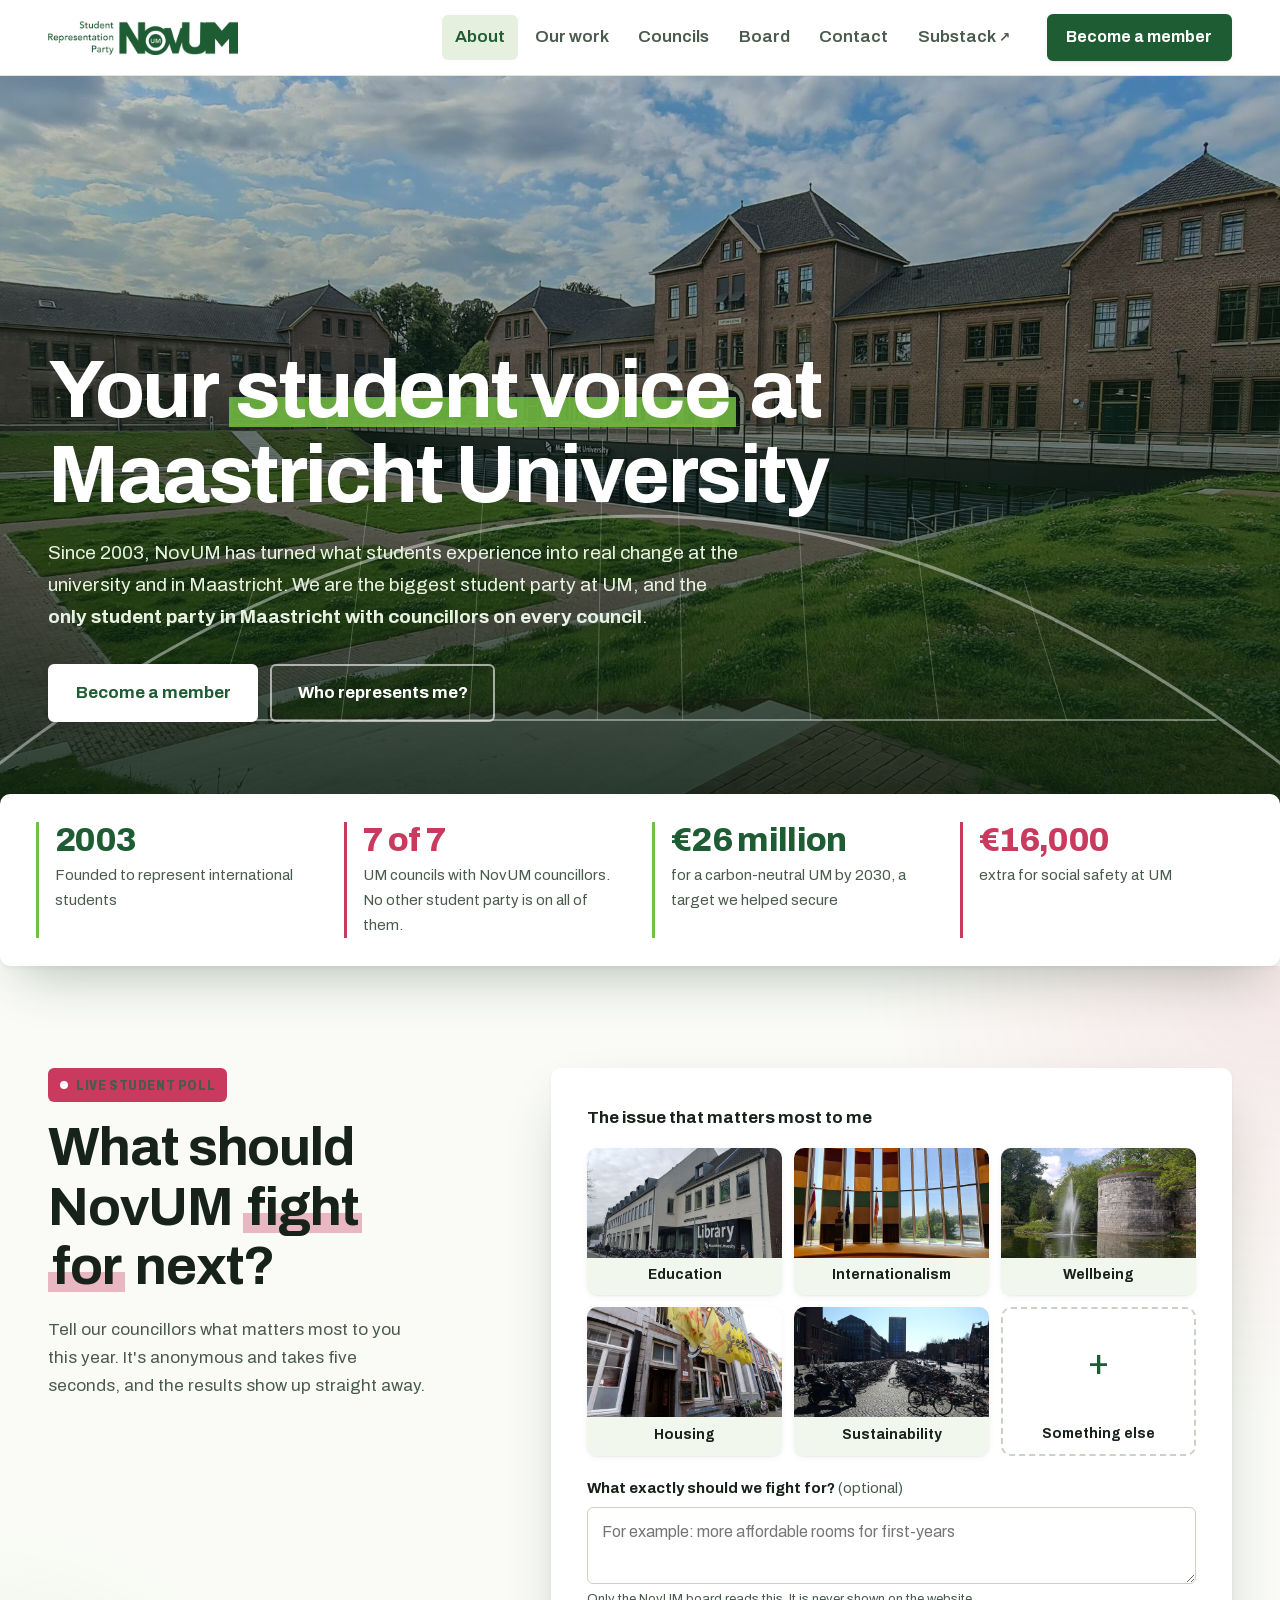
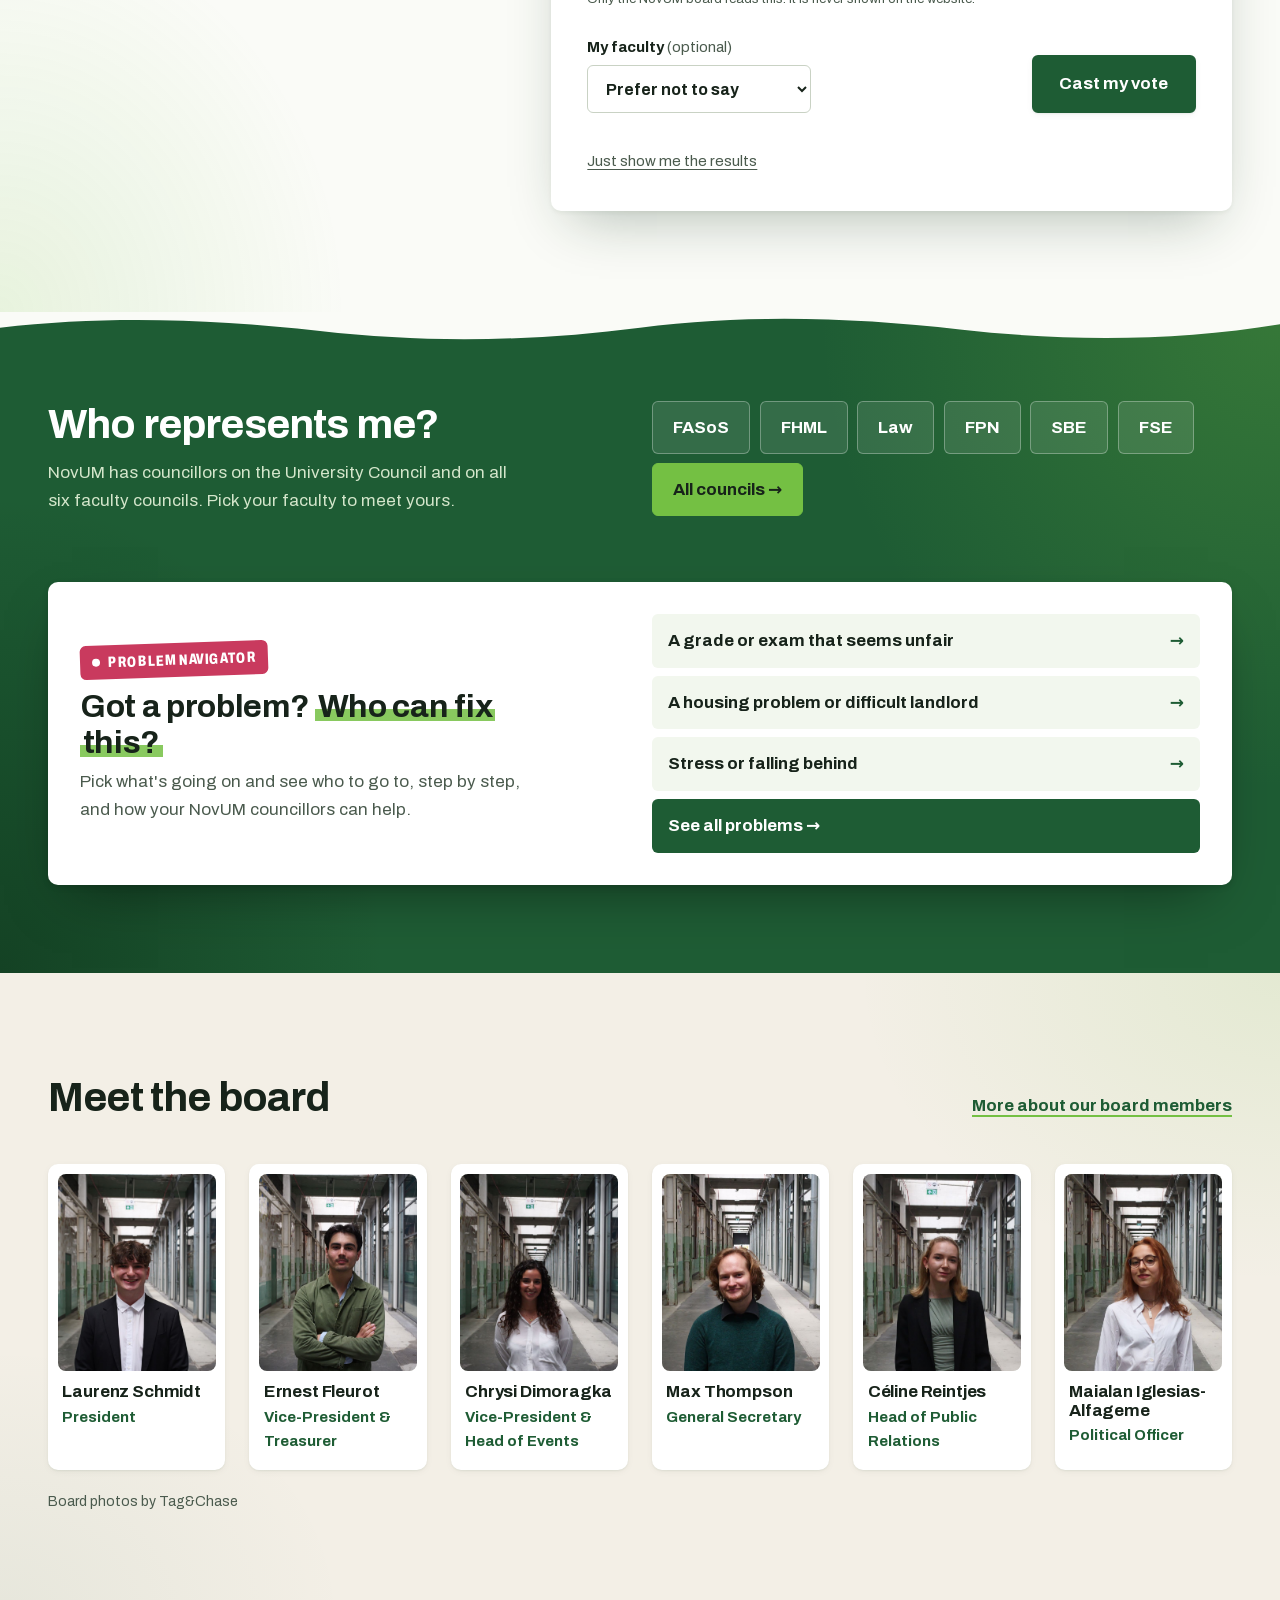
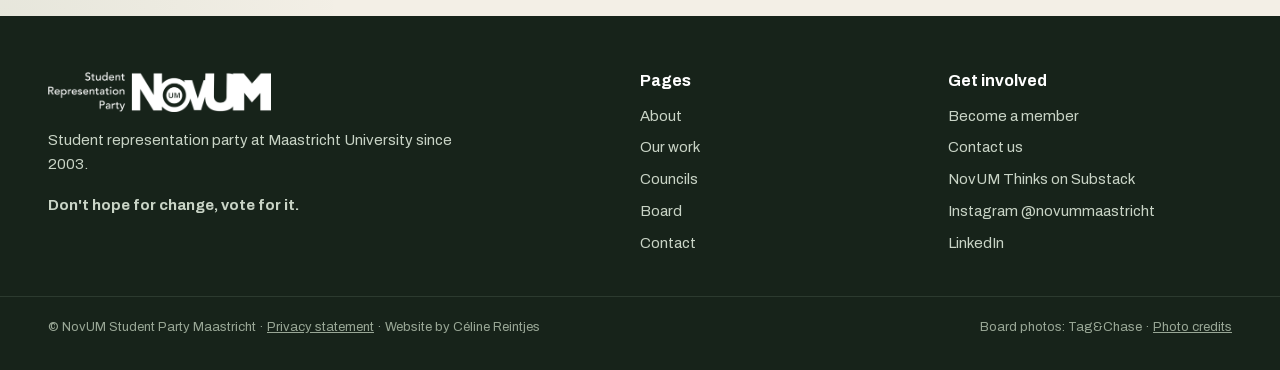
==== commit 9fc2ffa8: "Make the advisory council and confidential person photos bigger" ====
--- a/novum-site/index.html
+++ b/novum-site/index.html
@@ -7,7 +7,7 @@
 <meta name="description" content="NovUM is the biggest student party at Maastricht University, founded in 2003 and represented in all six faculty councils and the University Council. ">
 <link rel="icon" href="img/favicon.png">
 <link rel="stylesheet" href="css/fonts.css?v=19ae4e04">
-<link rel="stylesheet" href="css/site.css?v=8b2f0cbe">
+<link rel="stylesheet" href="css/site.css?v=e512eceb">
 <script src="js/early.js?v=cf498f35"></script>
 </head>
 <body data-page="index">
--- a/novum-site/css/site.css
+++ b/novum-site/css/site.css
@@ -917,11 +917,11 @@
 .support h2 { margin-bottom: .75rem; }
 .support-intro { color: var(--text-2); max-width: 34em; margin: 0 0 1.75rem; }
 .advisors { list-style: none; margin: 0; padding: 0; display: grid; gap: 1rem; }
-.advisor, .confidant { display: grid; grid-template-columns: 116px minmax(0, 1fr); gap: 1.1rem; align-items: center; }
+.advisor, .confidant { display: grid; grid-template-columns: 150px minmax(0, 1fr); gap: 1.1rem; align-items: center; }
 .advisor { background: #fff; border-radius: var(--radius); box-shadow: var(--shadow-sm); padding: .9rem; border-left: 5px solid var(--brand); }
 .advisor:nth-child(even) { border-left-color: var(--pink); }
-.advisor-ph { width: 116px; aspect-ratio: 1; border-radius: var(--radius-sm); overflow: hidden; background: var(--mint); display: grid; place-items: center; }
-.advisor-ph img { width: 100%; height: 100%; object-fit: cover; object-position: 50% 48%; transform: scale(1.4); transform-origin: 50% 48%; } /* zoom in on the face: these photos are wide shots */
+.advisor-ph { width: 150px; aspect-ratio: 4 / 5; border-radius: var(--radius-sm); overflow: hidden; background: var(--mint); display: grid; place-items: center; }
+.advisor-ph img { width: 100%; height: 100%; object-fit: cover; object-position: 50% 48%; transform: scale(1.25); transform-origin: 50% 45%; } /* zoom in on the face: these photos are wide shots */
 .advisor-ph span { font-weight: 800; font-size: 1.6rem; color: var(--deep); }
 .advisor h3, .confidant h3 { margin: 0 0 .15rem; font-size: 1.125rem; }
 .advisor .role { margin: 0 0 .35rem; color: var(--deep); font-weight: 700; font-size: .9375rem; }
@@ -945,4 +945,4 @@
 .support + .cta-band { --wave-from: #fafbf7; }
 body[data-page="board"] .section-blush + .support[hidden] + .cta-band, body[data-page="board"] .support[hidden] + .cta-band { --wave-from: #f7e1e7; }
 @media (max-width: 900px) { .support-grid { grid-template-columns: minmax(0, 1fr); } }
-@media (max-width: 480px) { .advisor, .confidant { grid-template-columns: 84px minmax(0, 1fr); } .advisor-ph { width: 84px; } }
+@media (max-width: 480px) { .advisor, .confidant { grid-template-columns: 104px minmax(0, 1fr); } .advisor-ph { width: 104px; } }
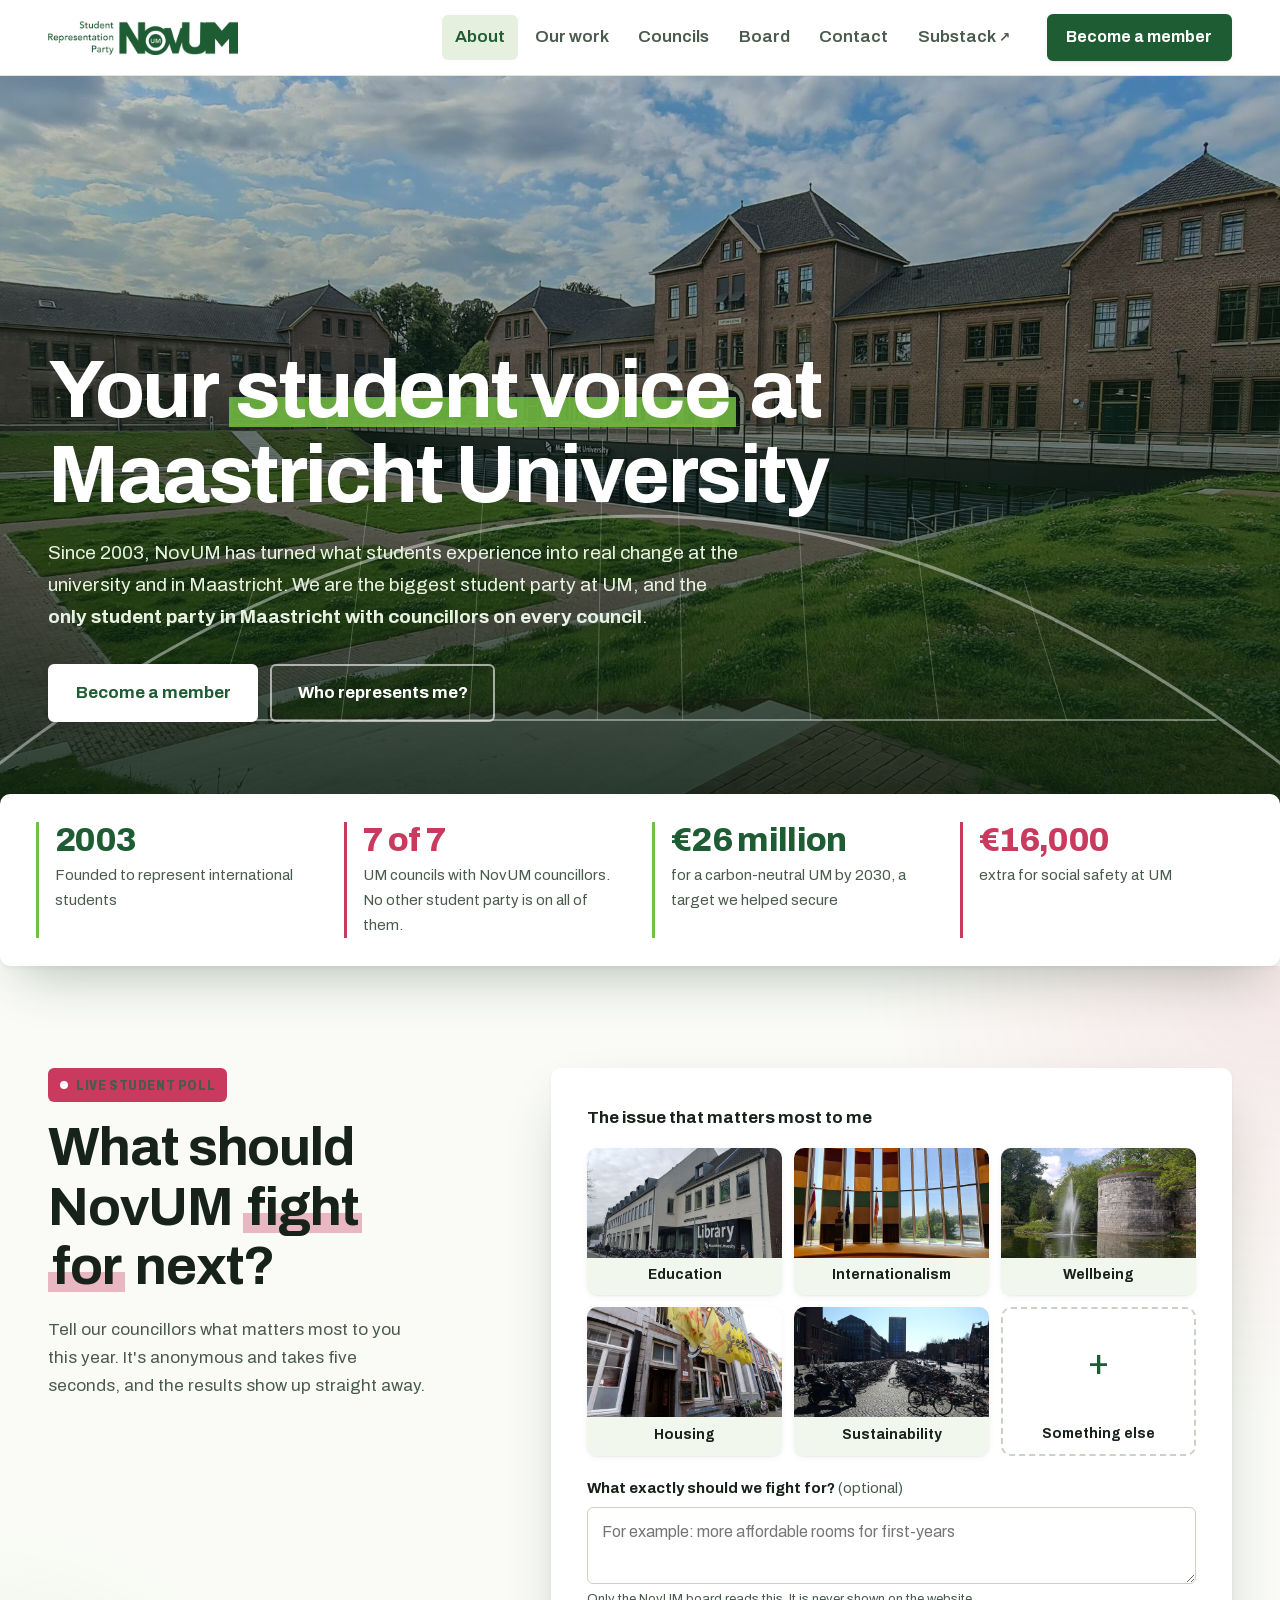
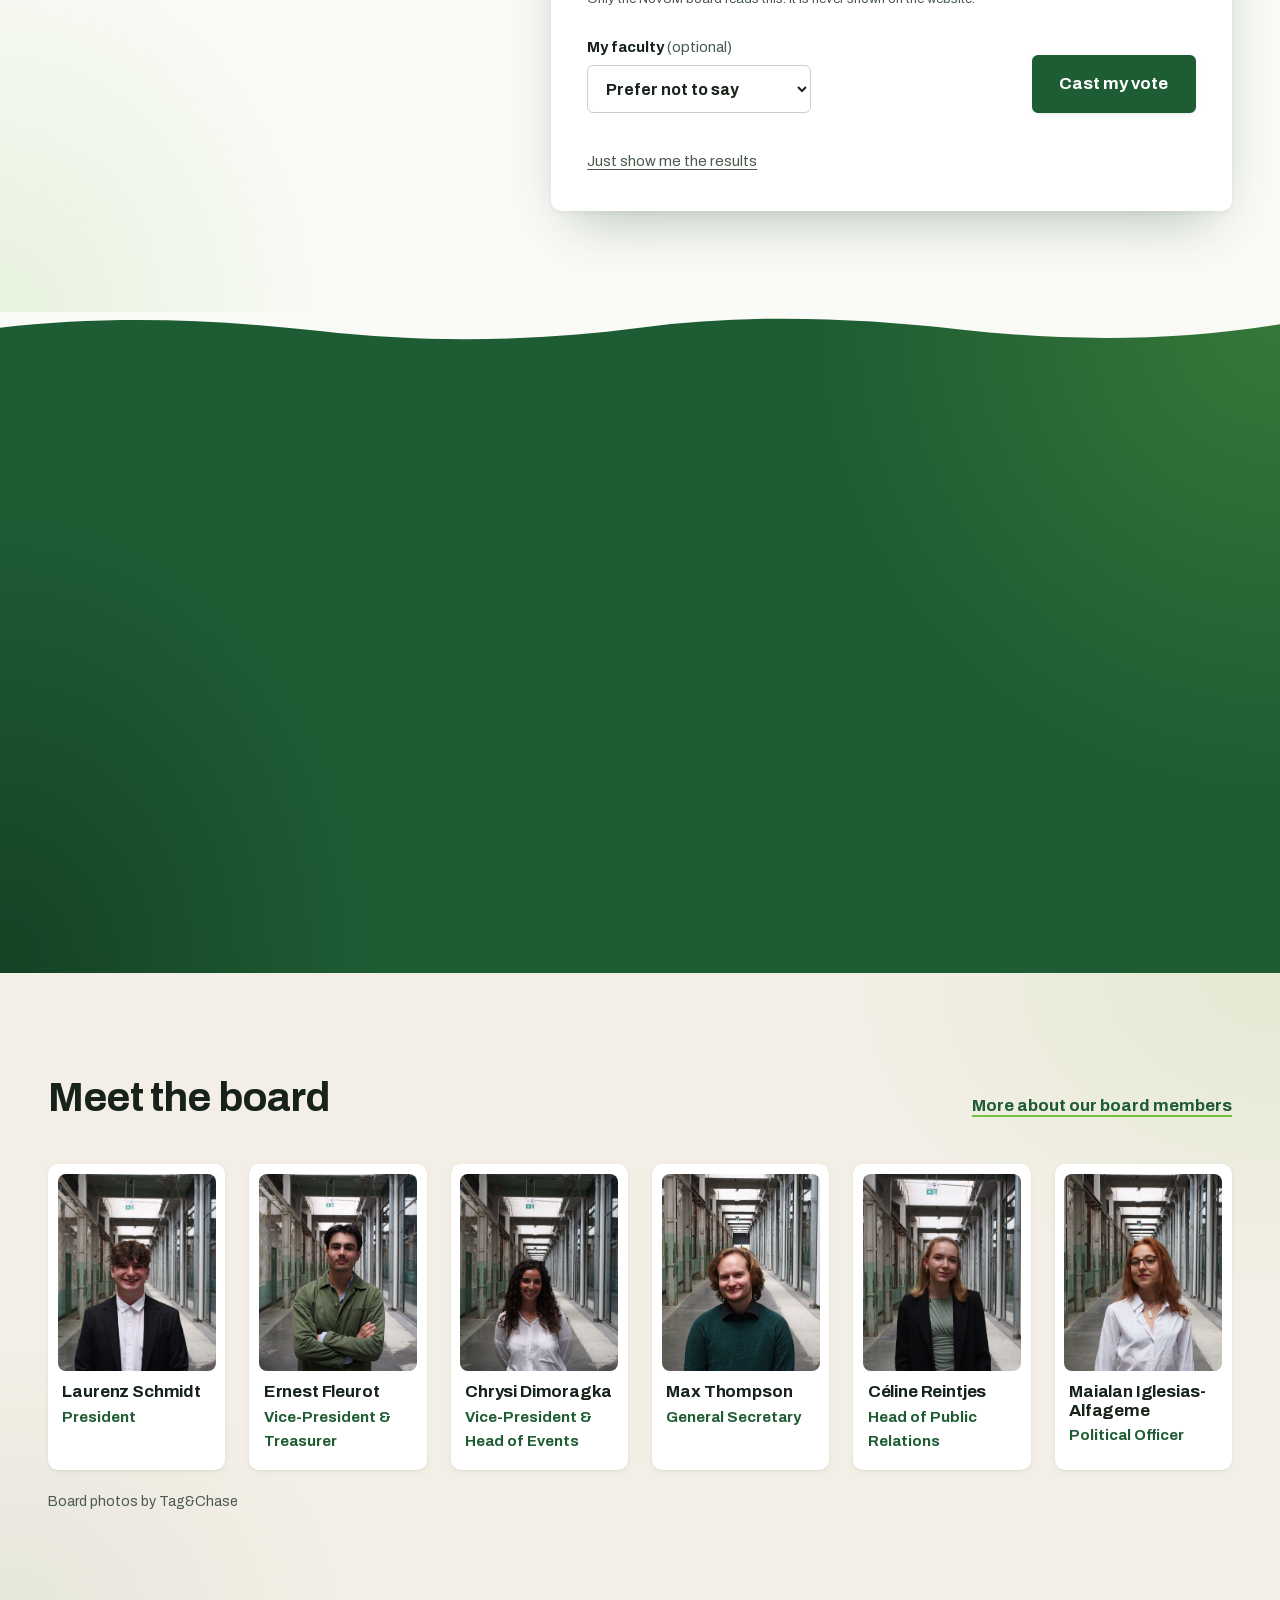
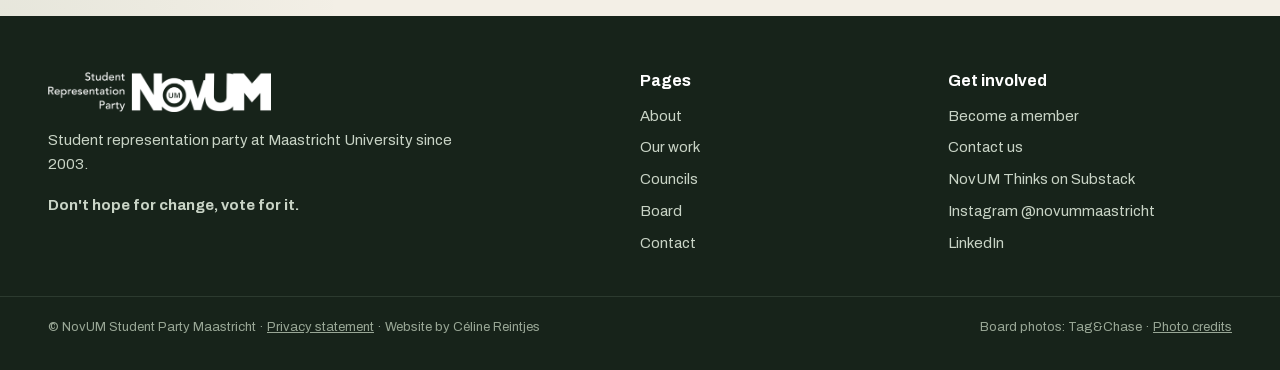
==== commit 2d691a1a: "Our work feedback: committees on Become a member, updated achievements, Work in your faculty section" ====
--- a/novum-site/index.html
+++ b/novum-site/index.html
@@ -7,7 +7,7 @@
 <meta name="description" content="NovUM is the biggest student party at Maastricht University, founded in 2003 and represented in all six faculty councils and the University Council. ">
 <link rel="icon" href="img/favicon.png">
 <link rel="stylesheet" href="css/fonts.css?v=19ae4e04">
-<link rel="stylesheet" href="css/site.css?v=e512eceb">
+<link rel="stylesheet" href="css/site.css?v=dd7aeb82">
 <script src="js/early.js?v=cf498f35"></script>
 </head>
 <body data-page="index">
@@ -155,10 +155,10 @@
 
 <script src="js/vendor/supabase.min.js?v=cde32431"></script>
 <script src="js/config.js?v=97adcdd3"></script>
-<script src="js/data.js?v=f4d3ec10"></script>
+<script src="js/data.js?v=a67c714d"></script>
 <script src="js/api.js?v=c1615551"></script>
 <script src="js/textformat.js?v=3b9b57aa"></script>
-<script src="js/issues.js?v=19b9e6e3"></script>
-<script src="js/site.js?v=ffeda5a6"></script>
+<script src="js/issues.js?v=db625cc9"></script>
+<script src="js/site.js?v=ed09e191"></script>
 </body>
 </html>
--- a/novum-site/css/site.css
+++ b/novum-site/css/site.css
@@ -946,3 +946,26 @@
 body[data-page="board"] .section-blush + .support[hidden] + .cta-band, body[data-page="board"] .support[hidden] + .cta-band { --wave-from: #f7e1e7; }
 @media (max-width: 900px) { .support-grid { grid-template-columns: minmax(0, 1fr); } }
 @media (max-width: 480px) { .advisor, .confidant { grid-template-columns: 104px minmax(0, 1fr); } .advisor-ph { width: 104px; } }
+
+/* ---------- Our work: work in your faculty ---------- */
+.faculty-work { background:
+    radial-gradient(45% 60% at 100% 0%, rgba(201, 58, 94, .12), transparent 70%),
+    radial-gradient(45% 60% at 0% 100%, rgba(116, 192, 67, .22), transparent 70%), var(--mint); }
+.fw-tool { background: #fff; border-radius: var(--radius); box-shadow: var(--shadow); padding: clamp(1.25rem, 3vw, 2rem); }
+.fw-choices { display: flex; flex-wrap: wrap; gap: .5rem; }
+.fw-choices button { display: inline-flex; align-items: center; gap: .45rem; border-radius: var(--radius-sm); font: inherit; font-weight: 600; font-size: .9375rem; min-height: 44px; padding: .5rem 1rem; background: #fff; color: var(--ink); border: 1px solid #c9d2c4; cursor: pointer; transition: background .15s, border-color .15s, color .15s; }
+.fw-choices button:hover { border-color: var(--deep); }
+.fw-choices button[aria-pressed="true"] { background: var(--deep); border-color: var(--deep); color: #fff; }
+.fw-choices .n { display: grid; place-items: center; min-width: 1.35rem; height: 1.35rem; padding: 0 .3rem; border-radius: 999px; background: var(--pink); color: #fff; font-size: .75rem; font-weight: 700; }
+.fw-result { margin-top: 1.5rem; padding-top: 1.5rem; border-top: 1px solid var(--line); }
+.fw-head h3 { font-size: 1.25rem; margin: 0 0 .25rem; }
+.fw-head p { margin: 0 0 1.25rem; color: var(--text-2); font-size: .9375rem; }
+.fw-list { list-style: none; margin: 0; padding: 0; display: grid; grid-template-columns: repeat(auto-fill, minmax(260px, 1fr)); gap: 1rem; }
+.fw-list li { display: flex; flex-direction: column; gap: .35rem; background: #fafbf7; border-radius: var(--radius-sm); border-left: 4px solid var(--brand); padding: 1rem 1.1rem; }
+.fw-list li:nth-child(even) { border-left-color: var(--pink); }
+.fw-list b { font-size: 1.0625rem; }
+.fw-list span:not(.fw-tag) { color: var(--text-2); font-size: .9375rem; }
+.fw-tag { align-self: flex-start; font-size: .7rem; font-weight: 800; letter-spacing: .08em; text-transform: uppercase; color: var(--deep); background: var(--mint); padding: .15rem .5rem; border-radius: var(--radius-xs); }
+.fw-empty { margin: 0; color: var(--text-2); max-width: 40em; }
+.fw-result .actions { margin-top: 1.5rem; }
+.faculty-work + .cta-band { --wave-from: var(--mint); }
